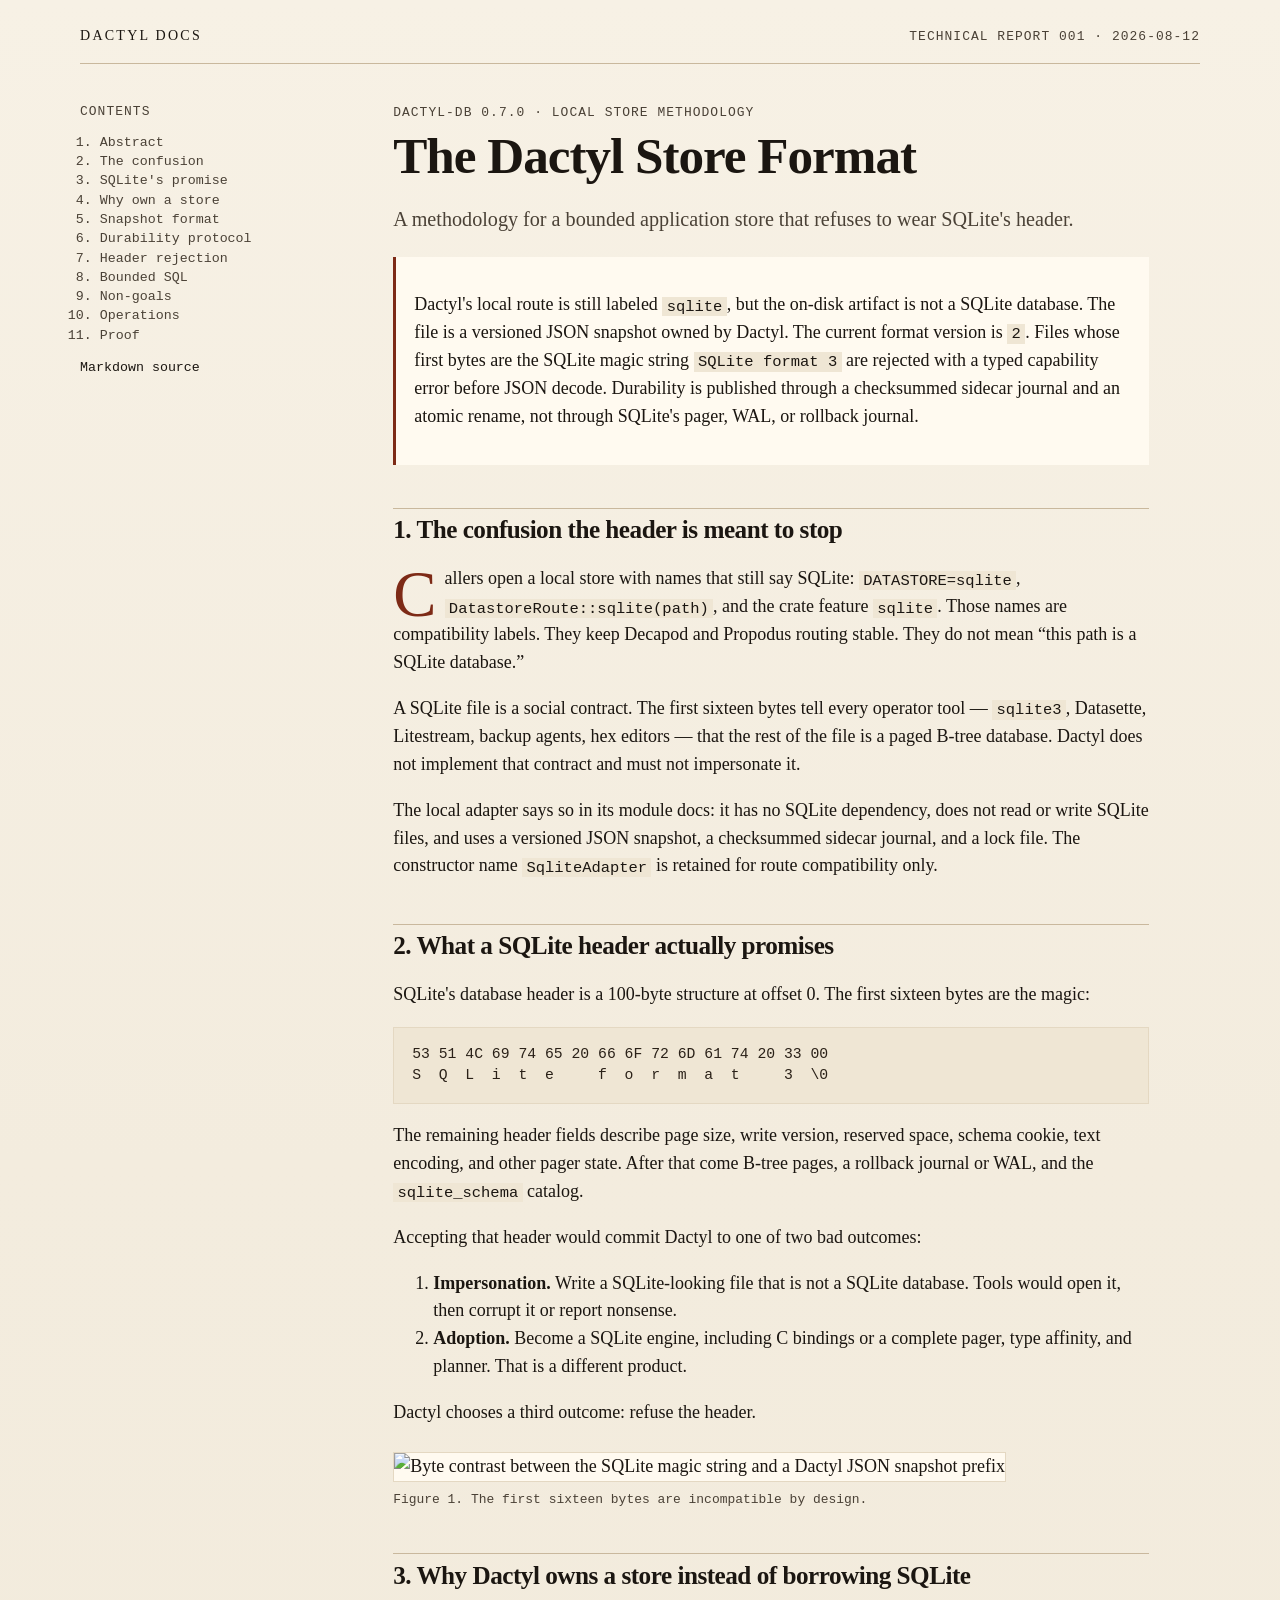
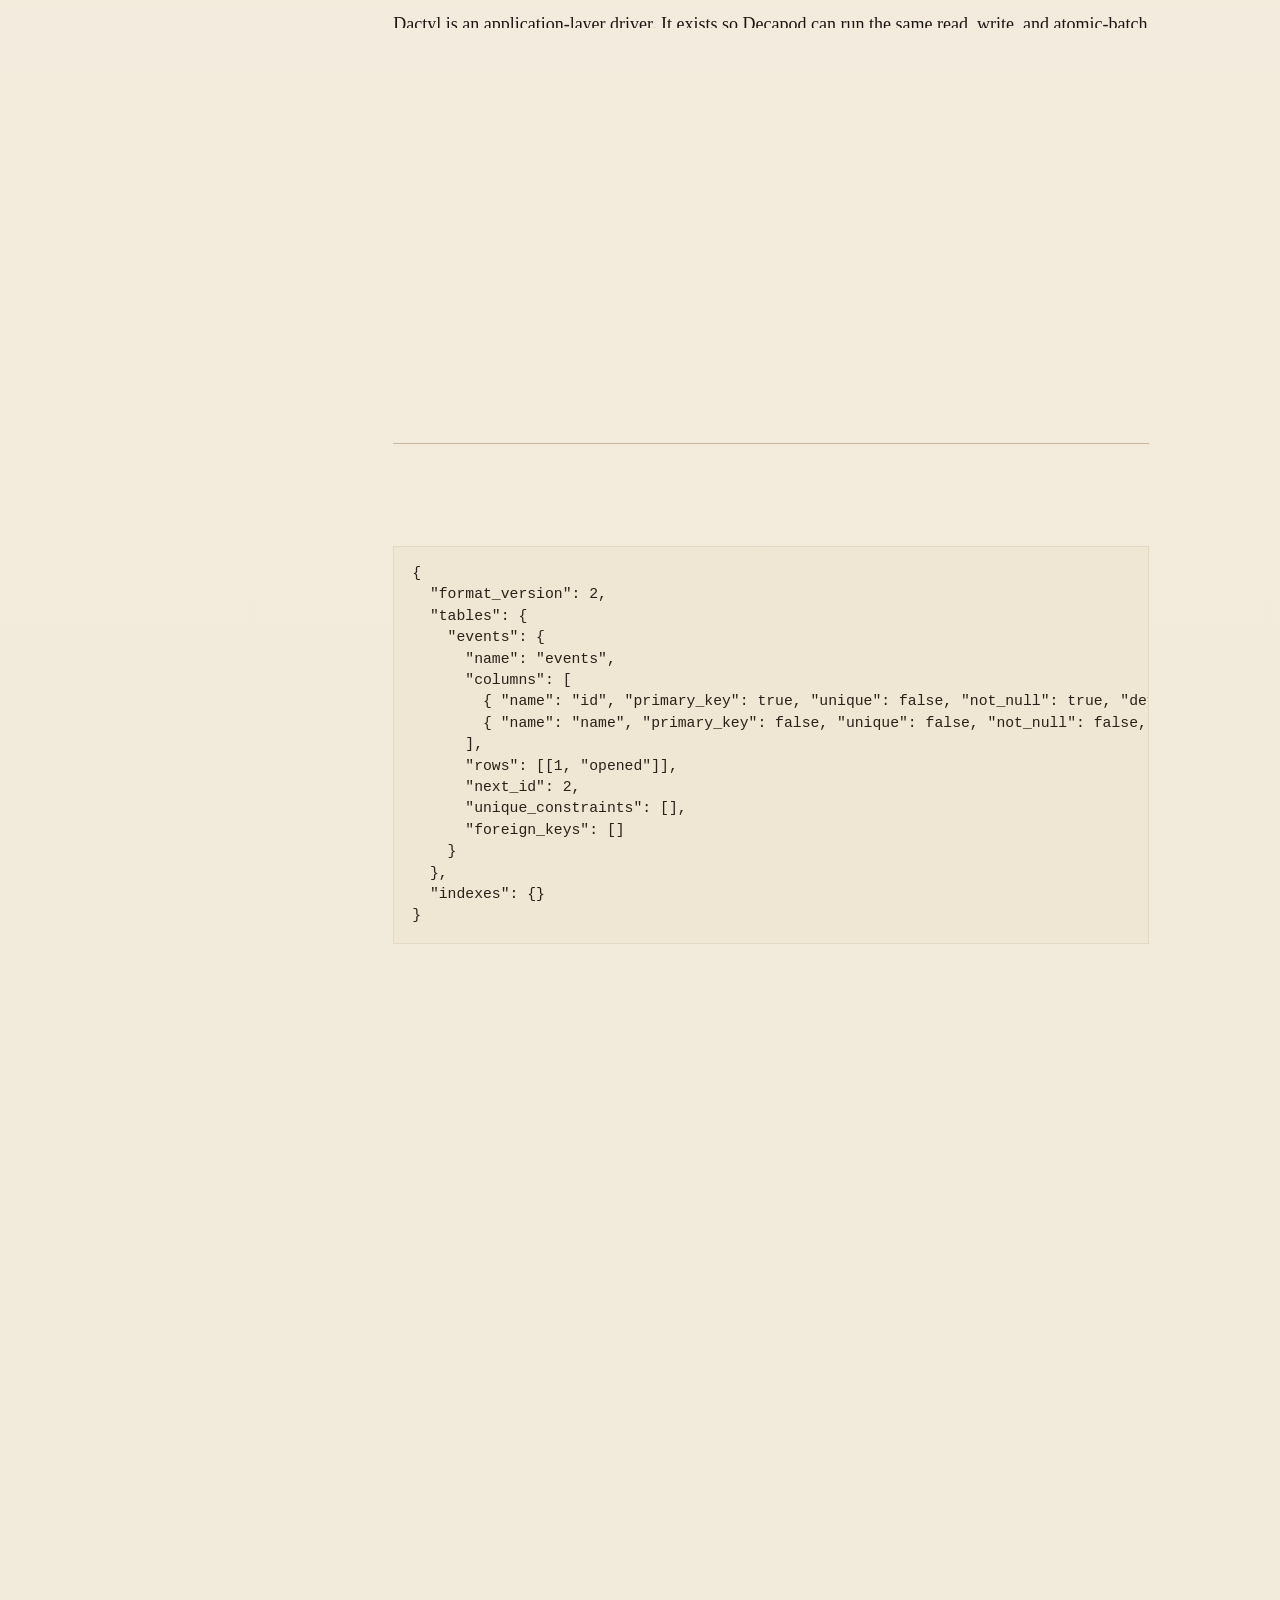
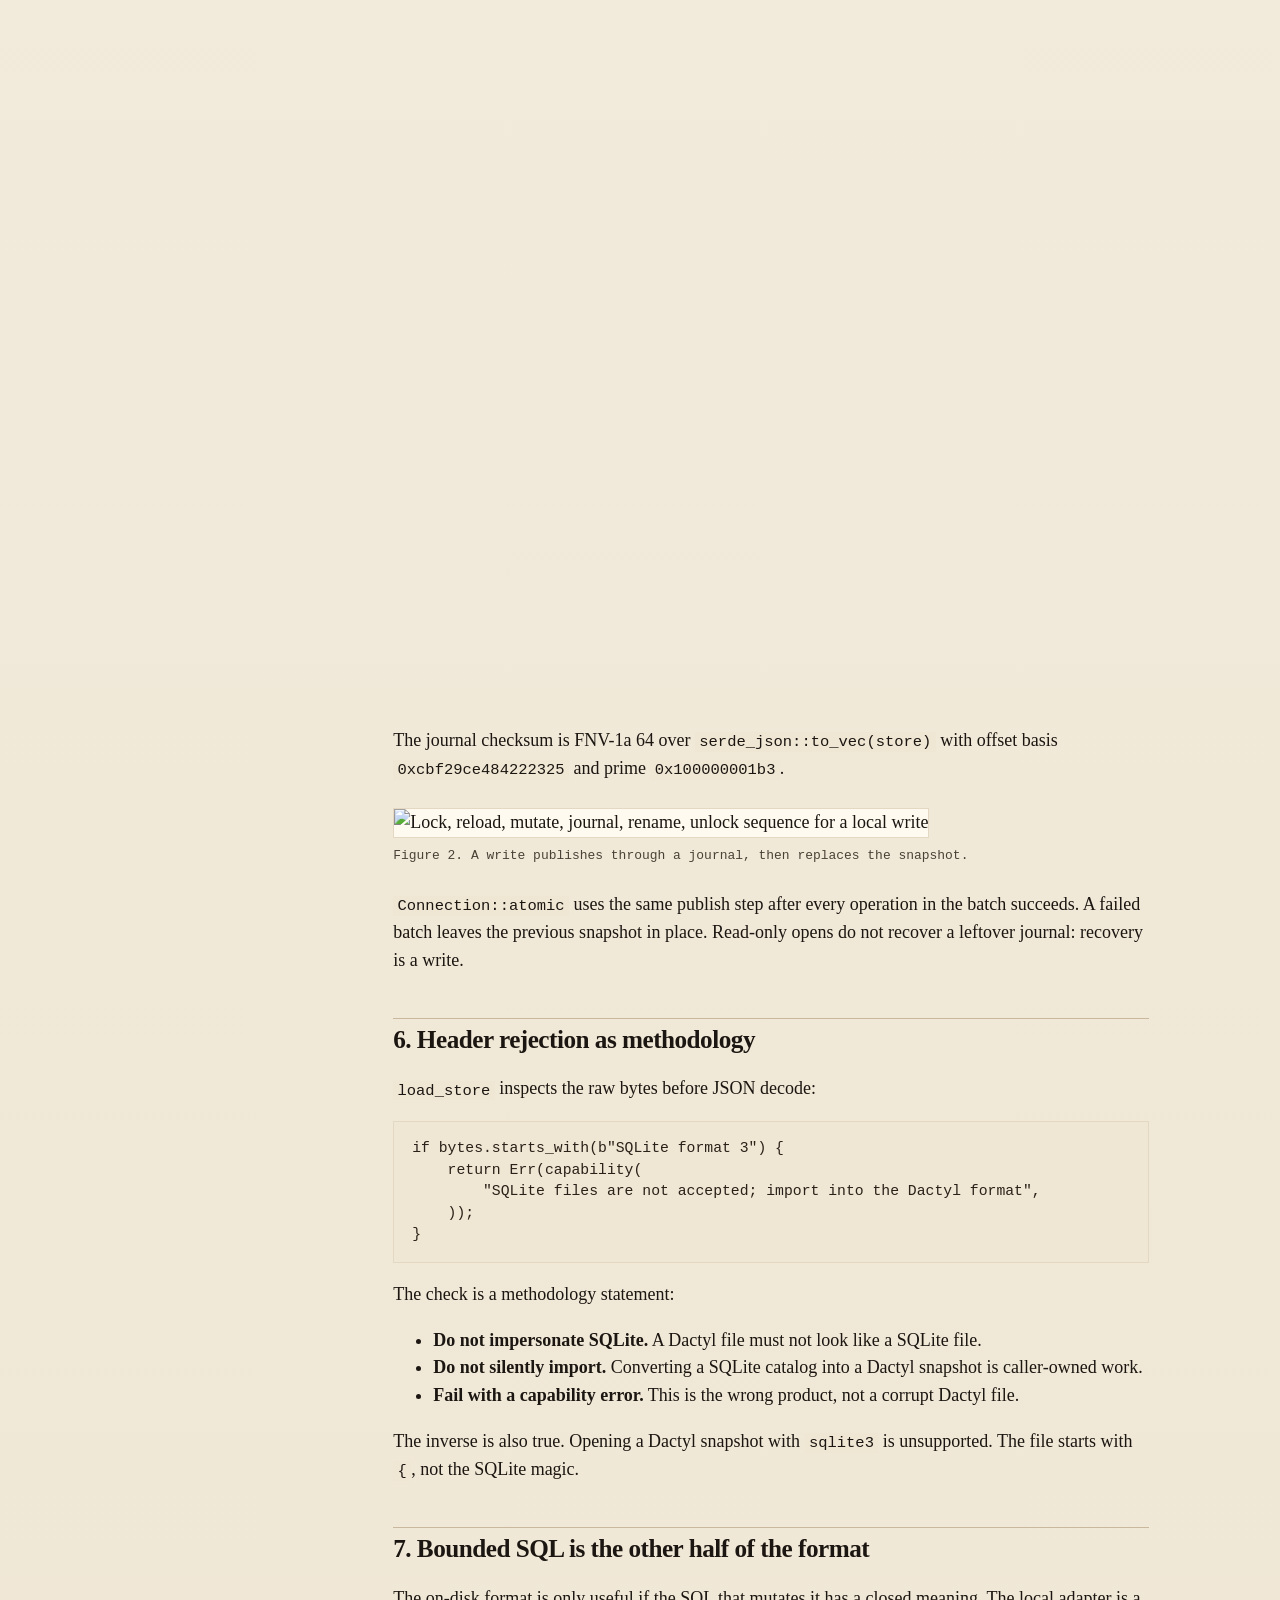
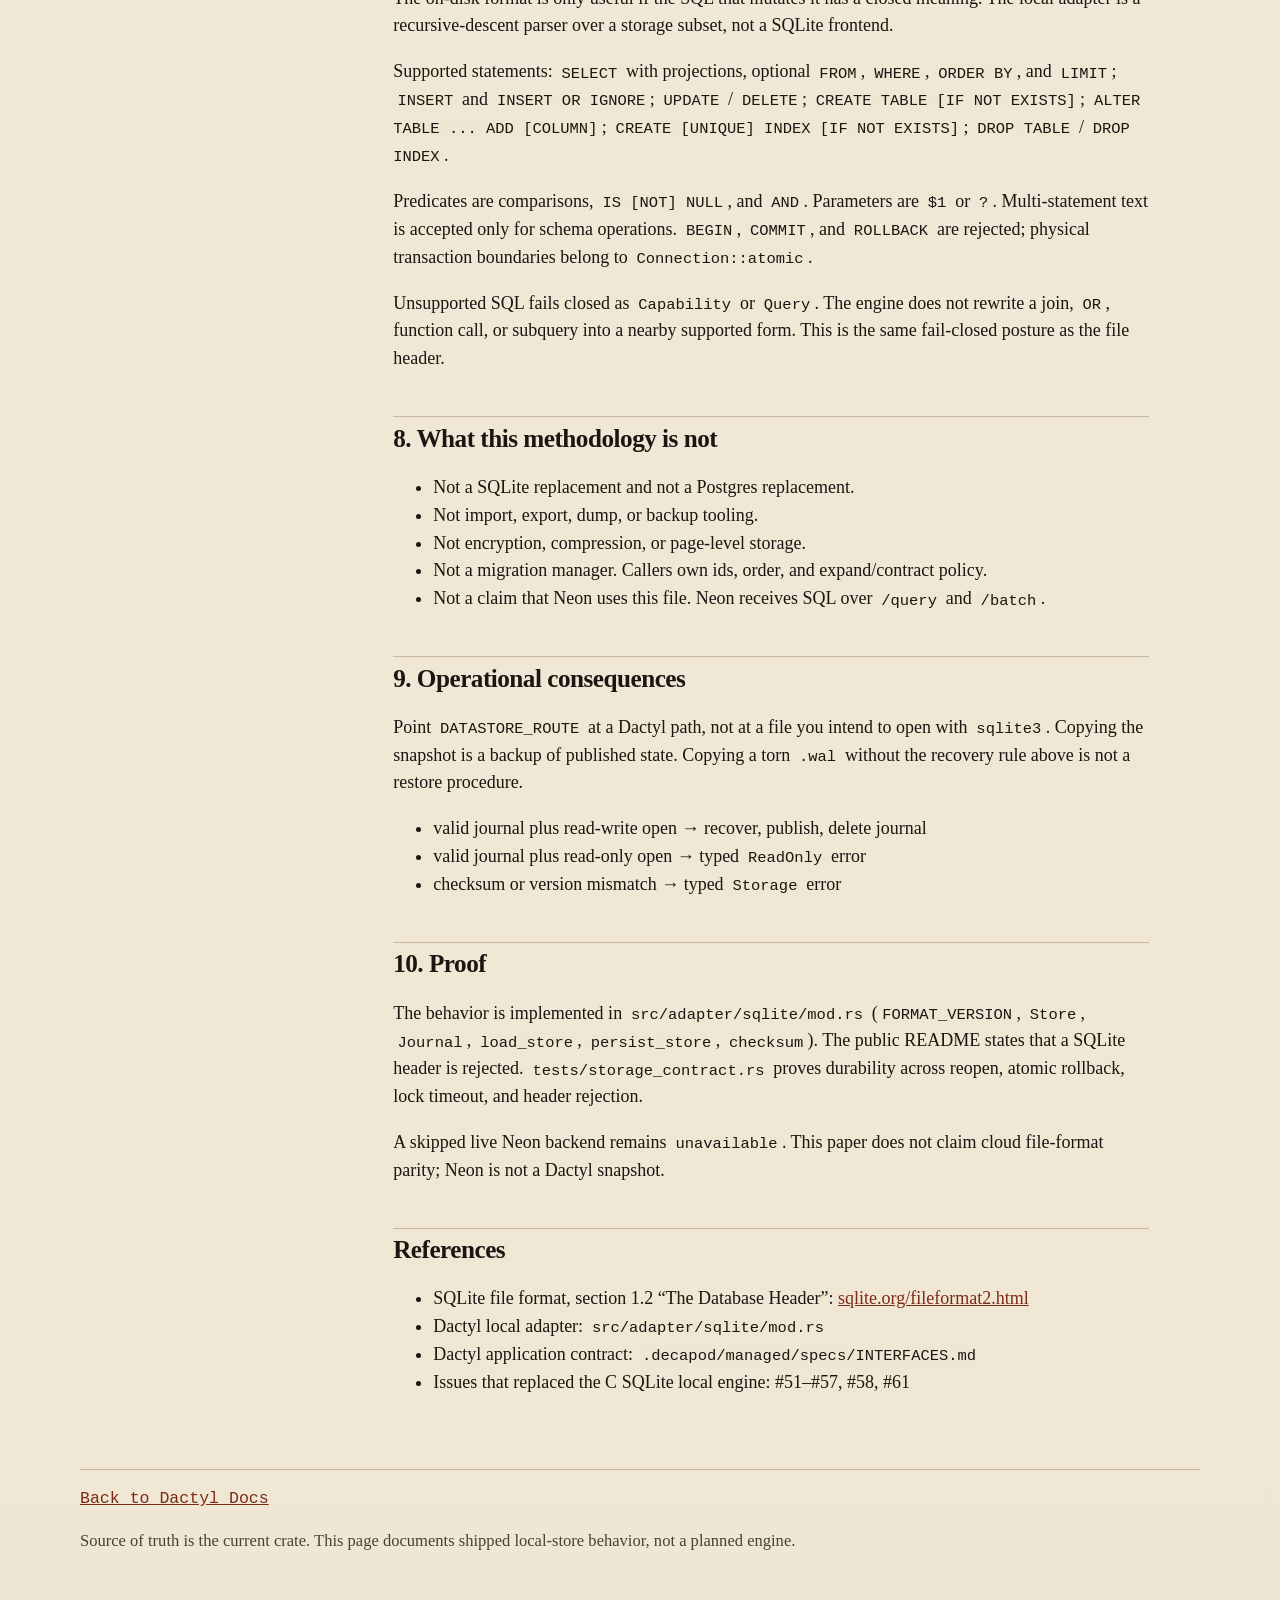
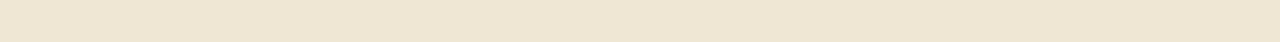
==== docs/whitepapers/dactyl-store-format.html @ 8b5dbbfa "docs: add Dactyl store-format whitepaper pages Record that the local route publishes a versioned JSO" ====
<!DOCTYPE html>
<html lang="en">
<head>
  <meta charset="utf-8">
  <meta name="viewport" content="width=device-width, initial-scale=1">
  <title>The Dactyl Store Format</title>
  <meta name="description" content="Why Dactyl refuses the SQLite file header and how the versioned local snapshot works.">
  <link rel="stylesheet" href="../styles.css">
</head>
<body>
  <div class="site-frame">
    <header class="masthead">
      <a class="wordmark" href="../index.html">Dactyl Docs</a>
      <div class="kicker">Technical report 001 · 2026-08-12</div>
    </header>

    <article class="paper">
      <nav class="toc" aria-label="Contents">
        <div class="kicker">Contents</div>
        <ol>
          <li><a href="#abstract">Abstract</a></li>
          <li><a href="#confusion">The confusion</a></li>
          <li><a href="#sqlite-header">SQLite's promise</a></li>
          <li><a href="#why">Why own a store</a></li>
          <li><a href="#snapshot">Snapshot format</a></li>
          <li><a href="#durability">Durability protocol</a></li>
          <li><a href="#rejection">Header rejection</a></li>
          <li><a href="#sql">Bounded SQL</a></li>
          <li><a href="#not">Non-goals</a></li>
          <li><a href="#ops">Operations</a></li>
          <li><a href="#proof">Proof</a></li>
        </ol>
        <p><a href="dactyl-store-format.md">Markdown source</a></p>
      </nav>

      <div class="paper-body">
        <div class="kicker">dactyl-db 0.7.0 · local store methodology</div>
        <h1>The Dactyl Store Format</h1>
        <p class="lede">
          A methodology for a bounded application store that refuses to wear
          SQLite's header.
        </p>

        <section id="abstract" class="abstract">
          <p>
            Dactyl's local route is still labeled <code>sqlite</code>, but the
            on-disk artifact is not a SQLite database. The file is a versioned
            JSON snapshot owned by Dactyl. The current format version is
            <code>2</code>. Files whose first bytes are the SQLite magic string
            <code>SQLite format 3</code> are rejected with a typed capability
            error before JSON decode. Durability is published through a
            checksummed sidecar journal and an atomic rename, not through
            SQLite's pager, WAL, or rollback journal.
          </p>
        </section>

        <h2 id="confusion">1. The confusion the header is meant to stop</h2>
        <p>
          <span class="drop">C</span>allers open a local store with names that
          still say SQLite: <code>DATASTORE=sqlite</code>,
          <code>DatastoreRoute::sqlite(path)</code>, and the crate feature
          <code>sqlite</code>. Those names are compatibility labels. They keep
          Decapod and Propodus routing stable. They do not mean “this path is a
          SQLite database.”
        </p>
        <p>
          A SQLite file is a social contract. The first sixteen bytes tell
          every operator tool — <code>sqlite3</code>, Datasette, Litestream,
          backup agents, hex editors — that the rest of the file is a paged
          B-tree database. Dactyl does not implement that contract and must
          not impersonate it.
        </p>
        <p>
          The local adapter says so in its module docs: it has no SQLite
          dependency, does not read or write SQLite files, and uses a
          versioned JSON snapshot, a checksummed sidecar journal, and a lock
          file. The constructor name <code>SqliteAdapter</code> is retained
          for route compatibility only.
        </p>

        <h2 id="sqlite-header">2. What a SQLite header actually promises</h2>
        <p>
          SQLite's database header is a 100-byte structure at offset 0. The
          first sixteen bytes are the magic:
        </p>
        <pre>53 51 4C 69 74 65 20 66 6F 72 6D 61 74 20 33 00
S  Q  L  i  t  e     f  o  r  m  a  t     3  \0</pre>
        <p>
          The remaining header fields describe page size, write version,
          reserved space, schema cookie, text encoding, and other pager
          state. After that come B-tree pages, a rollback journal or WAL, and
          the <code>sqlite_schema</code> catalog.
        </p>
        <p>Accepting that header would commit Dactyl to one of two bad outcomes:</p>
        <ol>
          <li>
            <strong>Impersonation.</strong> Write a SQLite-looking file that is
            not a SQLite database. Tools would open it, then corrupt it or
            report nonsense.
          </li>
          <li>
            <strong>Adoption.</strong> Become a SQLite engine, including C
            bindings or a complete pager, type affinity, and planner. That is
            a different product.
          </li>
        </ol>
        <p>Dactyl chooses a third outcome: refuse the header.</p>

        <figure>
          <img src="../figures/header-contrast.svg" alt="Byte contrast between the SQLite magic string and a Dactyl JSON snapshot prefix">
          <figcaption>Figure 1. The first sixteen bytes are incompatible by design.</figcaption>
        </figure>

        <h2 id="why">3. Why Dactyl owns a store instead of borrowing SQLite</h2>
        <p>
          Dactyl is an application-layer driver. It exists so Decapod can run
          the same read, write, and atomic-batch contract against a local file
          or a remote Neon/Propodus endpoint. The crate's job is physical
          execution, parameter binding, result normalization, access mode, and
          typed failures. It is not a DBA tool, not a planner, and not a
          schema owner.
        </p>
        <p>The local implementation is therefore constrained:</p>
        <ul>
          <li>no <code>sqlite</code>, <code>rusqlite</code>, <code>libsqlite3-sys</code>, SQLite subprocess, or Turso runtime</li>
          <li>no process-global connection cache</li>
          <li>no hidden catalog tables</li>
          <li>no dialect rewrite that makes unsupported SQL look successful</li>
          <li>caller-owned schema, migration ids, backups, and import</li>
        </ul>
        <p>
          A SQLite file would import a second product into those constraints.
          The JSON snapshot keeps the local store inside the same ownership
          boundary as the public API.
        </p>

        <h2 id="snapshot">4. The snapshot format</h2>
        <p>A non-empty store is a UTF-8 JSON object:</p>
<pre>{
  "format_version": 2,
  "tables": {
    "events": {
      "name": "events",
      "columns": [
        { "name": "id", "primary_key": true, "unique": false, "not_null": true, "default": null },
        { "name": "name", "primary_key": false, "unique": false, "not_null": false, "default": null }
      ],
      "rows": [[1, "opened"]],
      "next_id": 2,
      "unique_constraints": [],
      "foreign_keys": []
    }
  },
  "indexes": {}
}</pre>
        <p>
          The first bytes of that object are <code>{</code> (<code>0x7B</code>)
          followed by the <code>format_version</code> field. That is the
          Dactyl header in the only sense that matters: a versioned,
          inspectable prefix that cannot be mistaken for
          <code>SQLite format 3</code>.
        </p>

        <h3>4.1 Version window</h3>
        <p>
          <code>FORMAT_VERSION</code> is <code>2</code>. Load accepts
          <code>1</code> or <code>2</code>. Any other version fails with
          <code>AdapterErrorKind::Capability</code> and the message
          <code>unsupported Dactyl store format</code>. After a successful
          load, the in-memory store is raised to version <code>2</code>
          before later writes republish it. An empty file is a valid empty
          store.
        </p>

        <h3>4.2 Tables and values</h3>
        <p>
          Each table is a named collection of columns plus a vector of JSON
          rows. Column names are stored lowercased. There is no SQLite type
          affinity. A <code>CREATE TABLE</code> type name such as
          <code>integer</code> or <code>text</code> is consumed by the parser
          and discarded. The store remembers constraints, not declared types.
        </p>
        <table>
          <thead>
            <tr><th>Parameter</th><th>JSON cell</th></tr>
          </thead>
          <tbody>
            <tr><td><code>Null</code></td><td><code>null</code></td></tr>
            <tr><td><code>Bool</code></td><td>JSON boolean</td></tr>
            <tr><td><code>Integer</code></td><td>JSON number</td></tr>
            <tr><td><code>Real</code></td><td>JSON number, or <code>null</code> if not finite</td></tr>
            <tr><td><code>Text</code></td><td>JSON string</td></tr>
            <tr><td><code>Blob</code></td><td>JSON array of byte numbers</td></tr>
          </tbody>
        </table>
        <p>
          Integer primary keys allocate from <code>next_id</code>, starting at
          <code>1</code>. Inserting an explicit integer key raises
          <code>next_id</code> past that value.
        </p>

        <h3>4.3 Constraints and indexes</h3>
        <p>
          The snapshot records column flags, table-level unique constraints
          including composite primary keys, foreign keys with
          <code>restrict</code> or <code>cascade</code> delete actions, and
          named indexes. Indexes are structural constraints. They are not a
          query planner and do not change <code>SELECT</code> access paths.
          Literal defaults and <code>CURRENT_TIMESTAMP</code> are stored;
          the latter is materialized as <code>{unix_seconds}Z</code> at insert
          time.
        </p>

        <h2 id="durability">5. The durability protocol</h2>
        <p>
          The route path is the snapshot. Two sidecars complete the local
          protocol. The <code>.wal</code> suffix is a file name, not SQLite
          WAL mode.
        </p>
        <table>
          <thead>
            <tr><th>Path</th><th>Role</th></tr>
          </thead>
          <tbody>
            <tr><td><code>$ROUTE</code></td><td>published JSON snapshot</td></tr>
            <tr><td><code>$ROUTE.wal</code></td><td>checksummed crash journal</td></tr>
            <tr><td><code>$ROUTE.lock</code></td><td>exclusive <code>create_new</code> lock</td></tr>
          </tbody>
        </table>
        <p>
          The journal checksum is FNV-1a 64 over
          <code>serde_json::to_vec(store)</code> with offset basis
          <code>0xcbf29ce484222325</code> and prime
          <code>0x100000001b3</code>.
        </p>
        <figure>
          <img src="../figures/durability-protocol.svg" alt="Lock, reload, mutate, journal, rename, unlock sequence for a local write">
          <figcaption>Figure 2. A write publishes through a journal, then replaces the snapshot.</figcaption>
        </figure>
        <p>
          <code>Connection::atomic</code> uses the same publish step after
          every operation in the batch succeeds. A failed batch leaves the
          previous snapshot in place. Read-only opens do not recover a
          leftover journal: recovery is a write.
        </p>

        <h2 id="rejection">6. Header rejection as methodology</h2>
        <p>
          <code>load_store</code> inspects the raw bytes before JSON decode:
        </p>
<pre>if bytes.starts_with(b"SQLite format 3") {
    return Err(capability(
        "SQLite files are not accepted; import into the Dactyl format",
    ));
}</pre>
        <p>The check is a methodology statement:</p>
        <ul>
          <li><strong>Do not impersonate SQLite.</strong> A Dactyl file must not look like a SQLite file.</li>
          <li><strong>Do not silently import.</strong> Converting a SQLite catalog into a Dactyl snapshot is caller-owned work.</li>
          <li><strong>Fail with a capability error.</strong> This is the wrong product, not a corrupt Dactyl file.</li>
        </ul>
        <p>
          The inverse is also true. Opening a Dactyl snapshot with
          <code>sqlite3</code> is unsupported. The file starts with
          <code>{</code>, not the SQLite magic.
        </p>

        <h2 id="sql">7. Bounded SQL is the other half of the format</h2>
        <p>
          The on-disk format is only useful if the SQL that mutates it has a
          closed meaning. The local adapter is a recursive-descent parser over
          a storage subset, not a SQLite frontend.
        </p>
        <p>
          Supported statements: <code>SELECT</code> with projections, optional
          <code>FROM</code>, <code>WHERE</code>, <code>ORDER BY</code>, and
          <code>LIMIT</code>; <code>INSERT</code> and
          <code>INSERT OR IGNORE</code>; <code>UPDATE</code> /
          <code>DELETE</code>; <code>CREATE TABLE [IF NOT EXISTS]</code>;
          <code>ALTER TABLE ... ADD [COLUMN]</code>;
          <code>CREATE [UNIQUE] INDEX [IF NOT EXISTS]</code>;
          <code>DROP TABLE</code> / <code>DROP INDEX</code>.
        </p>
        <p>
          Predicates are comparisons, <code>IS [NOT] NULL</code>, and
          <code>AND</code>. Parameters are <code>$1</code> or <code>?</code>.
          Multi-statement text is accepted only for schema operations.
          <code>BEGIN</code>, <code>COMMIT</code>, and <code>ROLLBACK</code>
          are rejected; physical transaction boundaries belong to
          <code>Connection::atomic</code>.
        </p>
        <p>
          Unsupported SQL fails closed as <code>Capability</code> or
          <code>Query</code>. The engine does not rewrite a join,
          <code>OR</code>, function call, or subquery into a nearby supported
          form. This is the same fail-closed posture as the file header.
        </p>

        <h2 id="not">8. What this methodology is not</h2>
        <ul>
          <li>Not a SQLite replacement and not a Postgres replacement.</li>
          <li>Not import, export, dump, or backup tooling.</li>
          <li>Not encryption, compression, or page-level storage.</li>
          <li>Not a migration manager. Callers own ids, order, and expand/contract policy.</li>
          <li>Not a claim that Neon uses this file. Neon receives SQL over <code>/query</code> and <code>/batch</code>.</li>
        </ul>

        <h2 id="ops">9. Operational consequences</h2>
        <p>
          Point <code>DATASTORE_ROUTE</code> at a Dactyl path, not at a file
          you intend to open with <code>sqlite3</code>. Copying the snapshot
          is a backup of published state. Copying a torn <code>.wal</code>
          without the recovery rule above is not a restore procedure.
        </p>
        <ul>
          <li>valid journal plus read-write open → recover, publish, delete journal</li>
          <li>valid journal plus read-only open → typed <code>ReadOnly</code> error</li>
          <li>checksum or version mismatch → typed <code>Storage</code> error</li>
        </ul>

        <h2 id="proof">10. Proof</h2>
        <p>
          The behavior is implemented in
          <code>src/adapter/sqlite/mod.rs</code> (<code>FORMAT_VERSION</code>,
          <code>Store</code>, <code>Journal</code>, <code>load_store</code>,
          <code>persist_store</code>, <code>checksum</code>). The public
          README states that a SQLite header is rejected.
          <code>tests/storage_contract.rs</code> proves durability across
          reopen, atomic rollback, lock timeout, and header rejection.
        </p>
        <p>
          A skipped live Neon backend remains <code>unavailable</code>. This
          paper does not claim cloud file-format parity; Neon is not a Dactyl
          snapshot.
        </p>

        <h2>References</h2>
        <ul>
          <li>SQLite file format, section 1.2 “The Database Header”: <a href="https://www.sqlite.org/fileformat2.html">sqlite.org/fileformat2.html</a></li>
          <li>Dactyl local adapter: <code>src/adapter/sqlite/mod.rs</code></li>
          <li>Dactyl application contract: <code>.decapod/managed/specs/INTERFACES.md</code></li>
          <li>Issues that replaced the C SQLite local engine: #51–#57, #58, #61</li>
        </ul>
      </div>
    </article>

    <footer>
      <nav><a href="../index.html">Back to Dactyl Docs</a></nav>
      <p>Source of truth is the current crate. This page documents shipped local-store behavior, not a planned engine.</p>
    </footer>
  </div>
</body>
</html>
---- docs/styles.css ----
:root {
  --paper: #f3ecde;
  --paper-edge: #e4d8c2;
  --ink: #1b1611;
  --ink-soft: #4a4136;
  --rule: #c9b89d;
  --accent: #7d2a16;
  --accent-soft: #a84a2e;
  --code: #efe6d4;
  --code-ink: #2a2118;
  --shadow: 0 18px 50px rgba(47, 32, 14, 0.08);
  --measure: 42rem;
}

* {
  box-sizing: border-box;
}

html {
  font-size: 18px;
  scroll-behavior: smooth;
}

body {
  margin: 0;
  color: var(--ink);
  background:
    radial-gradient(1200px 500px at 10% -10%, rgba(125, 42, 22, 0.08), transparent 55%),
    linear-gradient(180deg, #f7f1e5 0%, var(--paper) 18%, #efe6d3 100%);
  font-family: "Iowan Old Style", "Palatino Linotype", Palatino, "Times New Roman", ui-serif, serif;
  line-height: 1.55;
}

a {
  color: var(--accent);
}

a:hover {
  color: var(--accent-soft);
}

code,
pre,
.byte,
.kicker,
nav,
.meta,
.toc,
figcaption {
  font-family: "IBM Plex Mono", "SFMono-Regular", ui-monospace, Menlo, Consolas, monospace;
}

.site-frame {
  width: min(1120px, calc(100% - 2.4rem));
  margin: 0 auto;
  padding: 1.4rem 0 4rem;
}

.masthead {
  display: flex;
  justify-content: space-between;
  gap: 1rem;
  align-items: baseline;
  border-bottom: 1px solid var(--rule);
  padding-bottom: 0.85rem;
  margin-bottom: 2.2rem;
}

.masthead a {
  text-decoration: none;
  color: inherit;
}

.wordmark {
  letter-spacing: 0.16em;
  text-transform: uppercase;
  font-size: 0.78rem;
}

.kicker {
  color: var(--ink-soft);
  font-size: 0.72rem;
  letter-spacing: 0.08em;
  text-transform: uppercase;
}

.hero {
  display: grid;
  grid-template-columns: 1.3fr 0.9fr;
  gap: 2rem;
  align-items: end;
  margin-bottom: 2.5rem;
}

h1,
h2,
h3 {
  font-weight: 600;
  letter-spacing: -0.02em;
  line-height: 1.12;
}

h1 {
  font-size: clamp(2.2rem, 5vw, 4rem);
  margin: 0.2rem 0 0.8rem;
}

.lede {
  font-size: 1.12rem;
  max-width: 38rem;
  color: var(--ink-soft);
}

.panel {
  background: rgba(255, 251, 243, 0.72);
  border: 1px solid var(--paper-edge);
  box-shadow: var(--shadow);
  padding: 1.1rem 1.2rem;
}

.panel strong {
  display: block;
  margin-bottom: 0.35rem;
}

.card-grid {
  display: grid;
  grid-template-columns: 1.4fr 0.8fr;
  gap: 1rem;
}

.paper-card,
.note-card {
  background: #fffaf0;
  border: 1px solid var(--paper-edge);
  padding: 1.3rem 1.4rem 1.4rem;
  box-shadow: var(--shadow);
}

.paper-card h2 {
  margin: 0.3rem 0 0.7rem;
  font-size: 1.7rem;
}

.paper-card p,
.note-card p {
  color: var(--ink-soft);
}

.meta {
  display: flex;
  flex-wrap: wrap;
  gap: 0.7rem 1.2rem;
  color: var(--ink-soft);
  font-size: 0.75rem;
}

.cta {
  display: inline-block;
  margin-top: 0.8rem;
  padding: 0.45rem 0.8rem;
  background: var(--accent);
  color: #fff8ef;
  text-decoration: none;
  letter-spacing: 0.04em;
}

.cta:hover {
  color: #fff8ef;
  background: var(--accent-soft);
}

.paper {
  display: grid;
  grid-template-columns: 15rem minmax(0, var(--measure));
  gap: 2.4rem;
  align-items: start;
}

.toc {
  position: sticky;
  top: 1rem;
  font-size: 0.74rem;
  line-height: 1.45;
}

.toc ol {
  margin: 0.6rem 0 0;
  padding-left: 1.1rem;
  color: var(--ink-soft);
}

.toc a {
  color: inherit;
  text-decoration: none;
}

.toc a:hover {
  color: var(--accent);
}

.paper-body h1 {
  font-size: clamp(2rem, 4vw, 3.1rem);
}

.paper-body h2 {
  margin-top: 2.4rem;
  padding-top: 0.4rem;
  border-top: 1px solid var(--rule);
  font-size: 1.4rem;
}

.paper-body h3 {
  margin-top: 1.5rem;
  font-size: 1.08rem;
}

.drop {
  float: left;
  font-size: 3.6rem;
  line-height: 0.8;
  padding: 0.18rem 0.45rem 0 0;
  color: var(--accent);
}

.abstract {
  background: #fffaf0;
  border-left: 3px solid var(--accent);
  padding: 0.9rem 1rem;
  margin: 1.2rem 0 1.6rem;
}

figure {
  margin: 1.4rem 0;
}

figure svg,
figure img {
  width: 100%;
  height: auto;
  background: #fffaf0;
  border: 1px solid var(--paper-edge);
}

figcaption {
  margin-top: 0.45rem;
  font-size: 0.72rem;
  color: var(--ink-soft);
}

table {
  width: 100%;
  border-collapse: collapse;
  font-size: 0.92rem;
  margin: 1rem 0 1.4rem;
}

th,
td {
  border-bottom: 1px solid var(--rule);
  text-align: left;
  vertical-align: top;
  padding: 0.45rem 0.5rem 0.45rem 0;
}

th {
  font-weight: 600;
}

pre {
  overflow: auto;
  background: var(--code);
  color: var(--code-ink);
  padding: 0.9rem 1rem;
  border: 1px solid var(--paper-edge);
  font-size: 0.82rem;
  line-height: 1.45;
}

code {
  font-size: 0.86em;
  background: var(--code);
  padding: 0.05em 0.28em;
}

pre code {
  background: transparent;
  padding: 0;
}

.byte-row {
  display: grid;
  grid-template-columns: repeat(16, 1fr);
  gap: 0.18rem;
  margin: 0.4rem 0 0.7rem;
}

.byte {
  background: #fffaf0;
  border: 1px solid var(--paper-edge);
  text-align: center;
  font-size: 0.62rem;
  padding: 0.35rem 0.1rem;
}

.byte.magic {
  background: #f3d5c8;
  border-color: #d9a28d;
}

.byte.json {
  background: #dce8d4;
  border-color: #b4c8a8;
}

.note {
  color: var(--ink-soft);
  font-size: 0.95rem;
}

footer {
  margin-top: 3rem;
  padding-top: 0.9rem;
  border-top: 1px solid var(--rule);
  color: var(--ink-soft);
  font-size: 0.92rem;
}

@media (max-width: 860px) {
  .hero,
  .card-grid,
  .paper {
    grid-template-columns: 1fr;
  }

  .toc {
    position: static;
  }

  html {
    font-size: 17px;
  }
}

@media print {
  body {
    background: white;
  }

  .masthead,
  .toc,
  .cta,
  footer nav {
    display: none;
  }

  .paper {
    display: block;
  }

  a {
    color: inherit;
    text-decoration: none;
  }
}
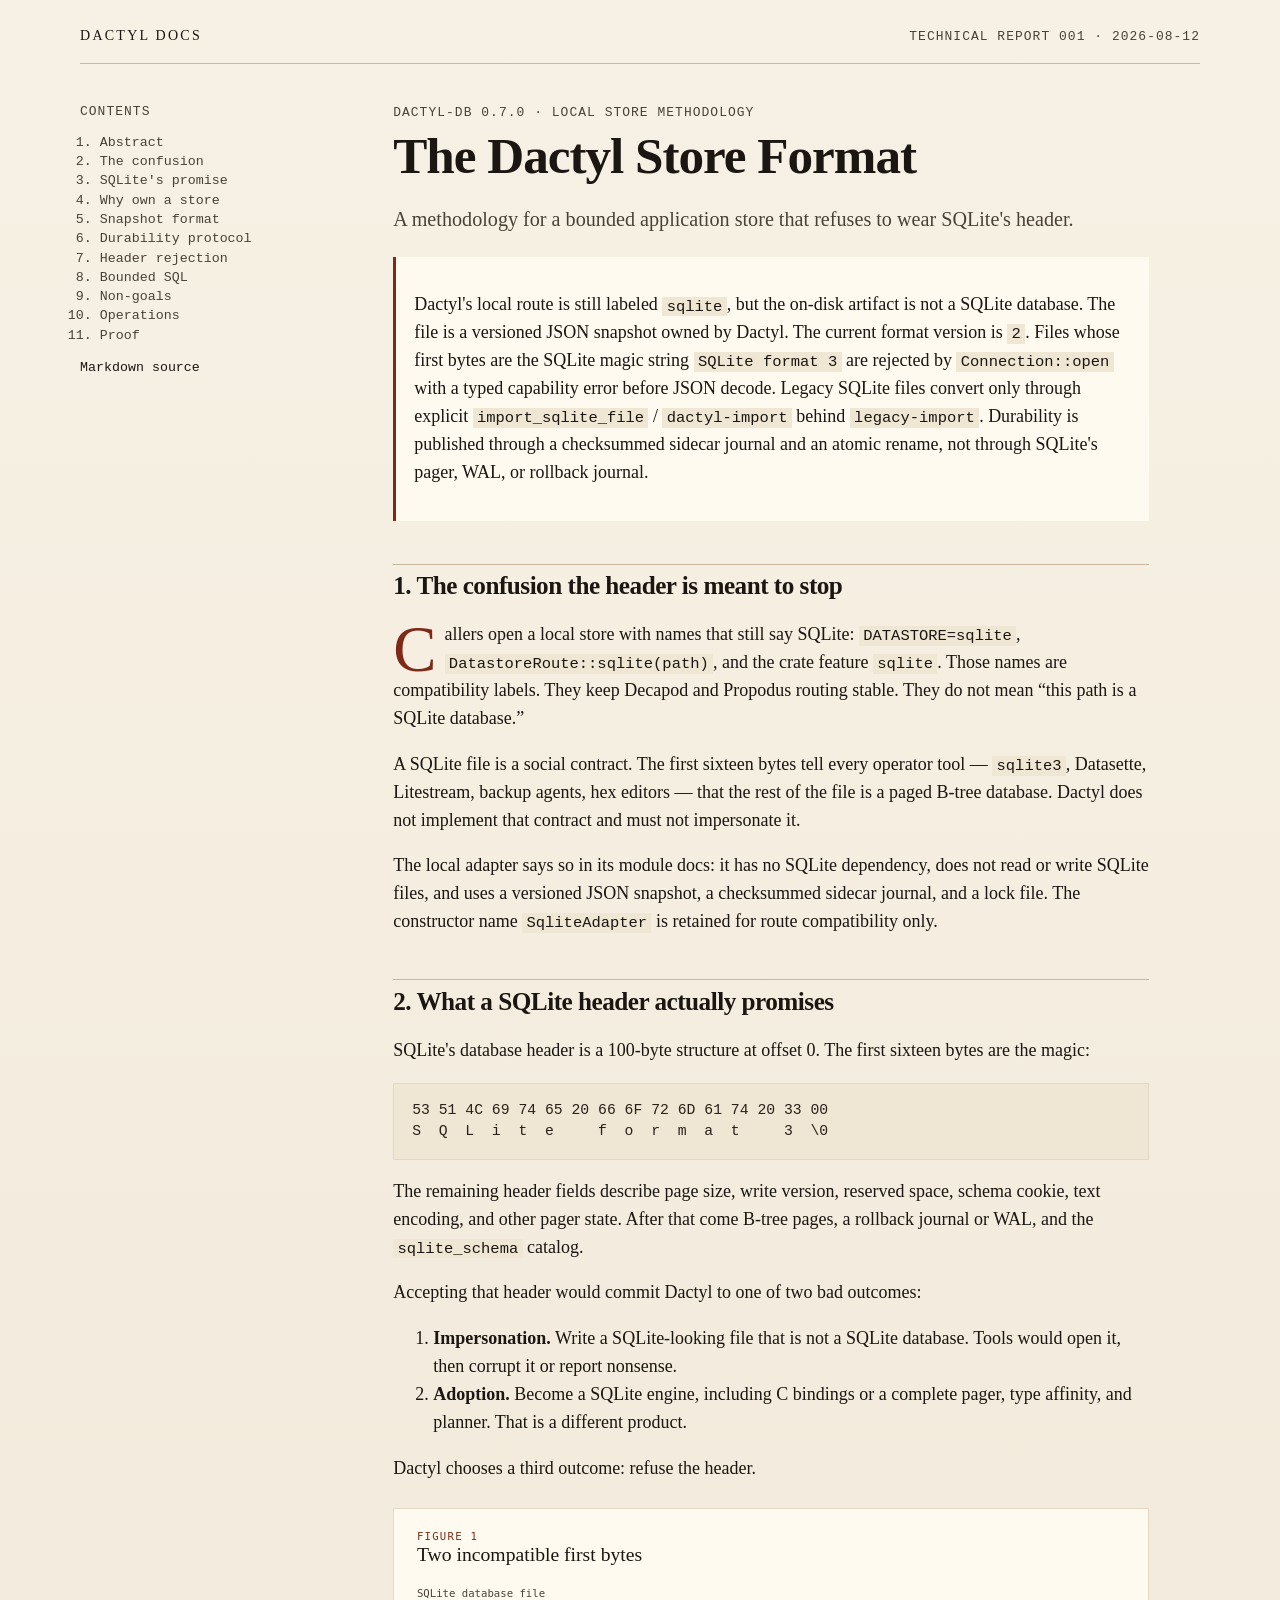
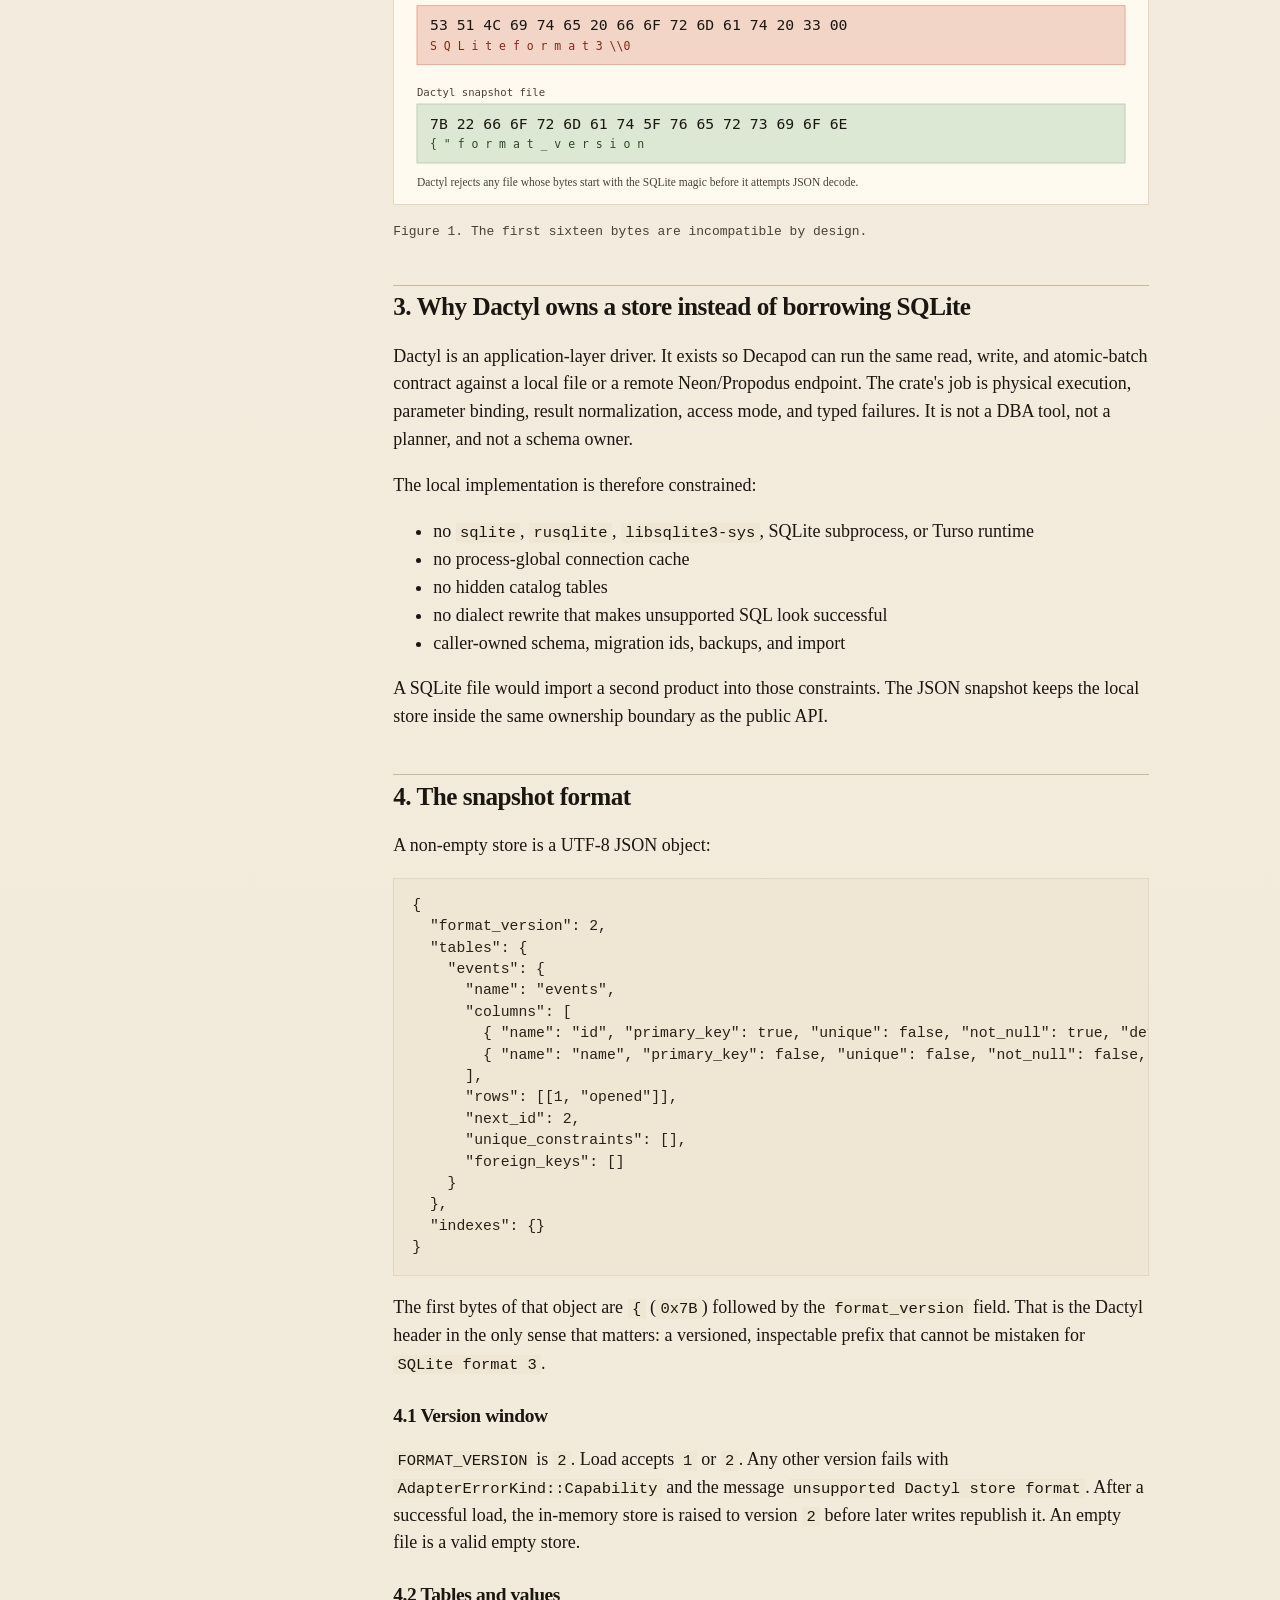
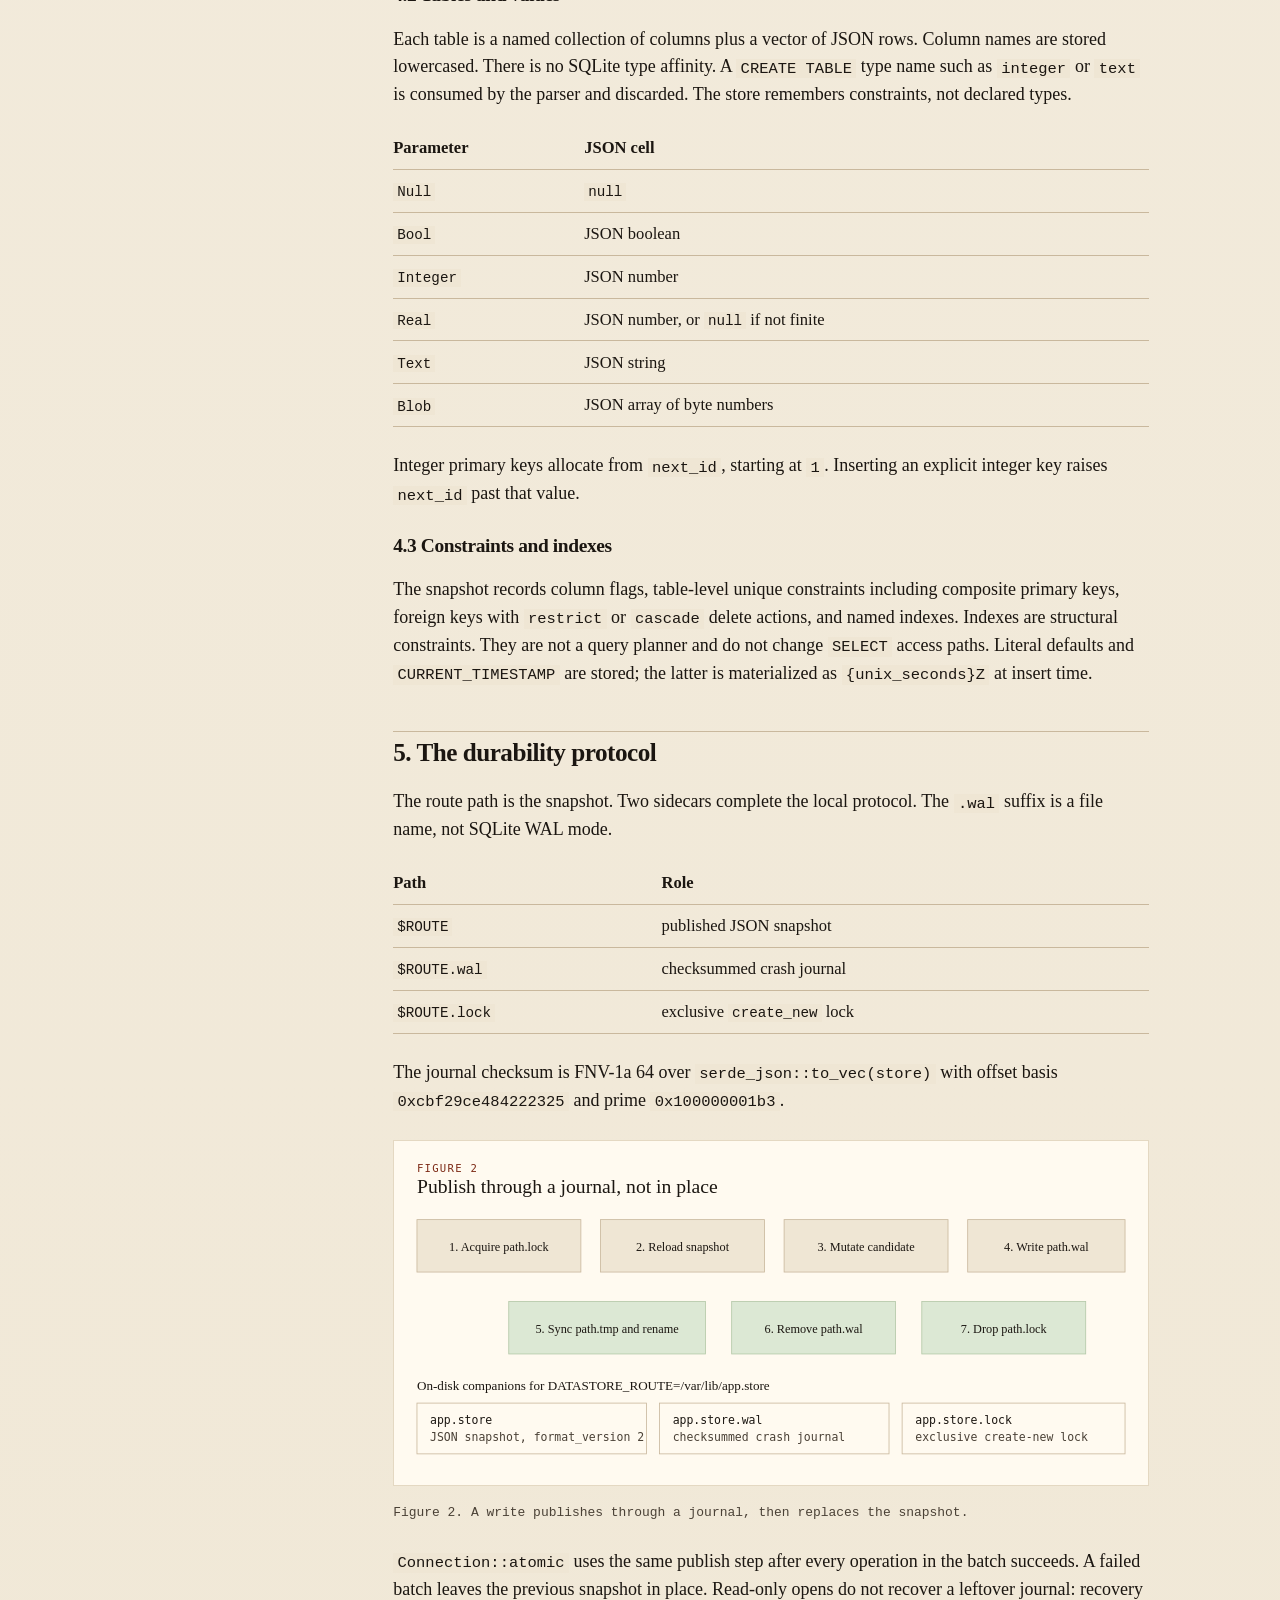
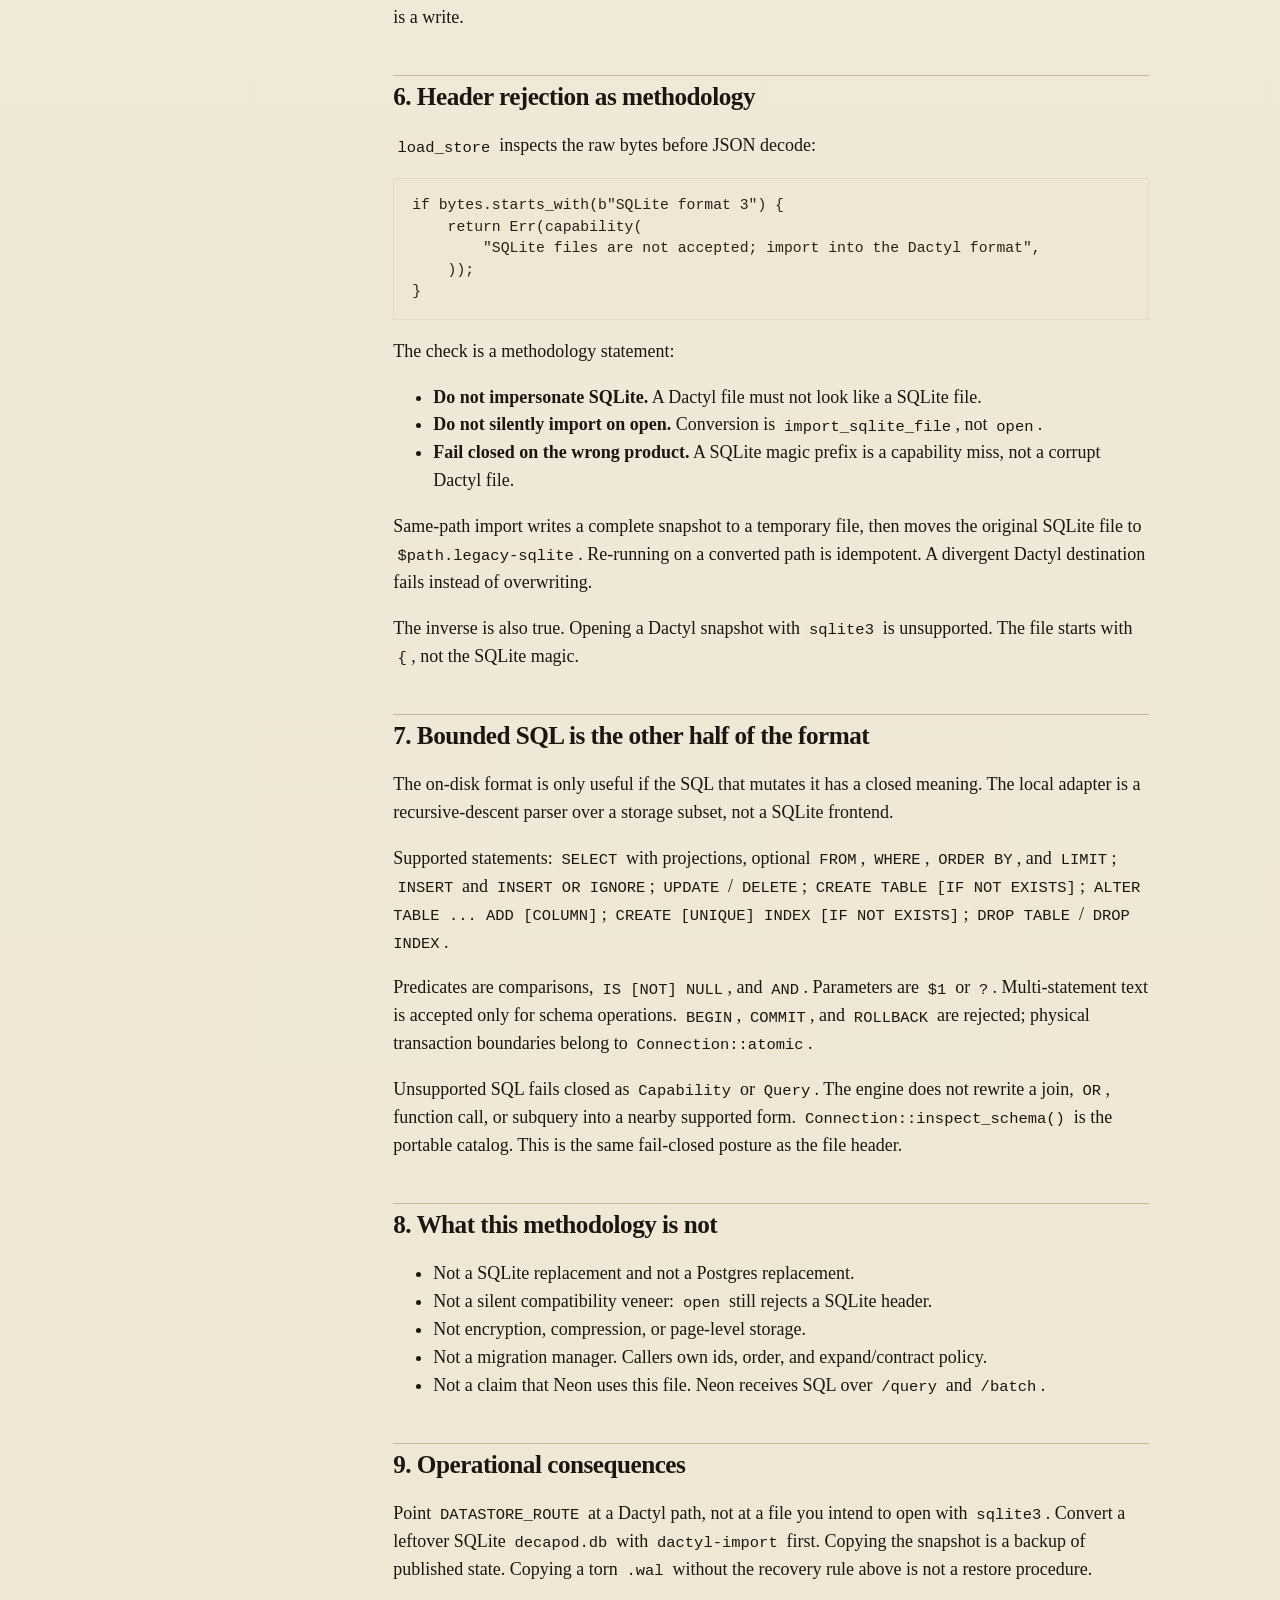
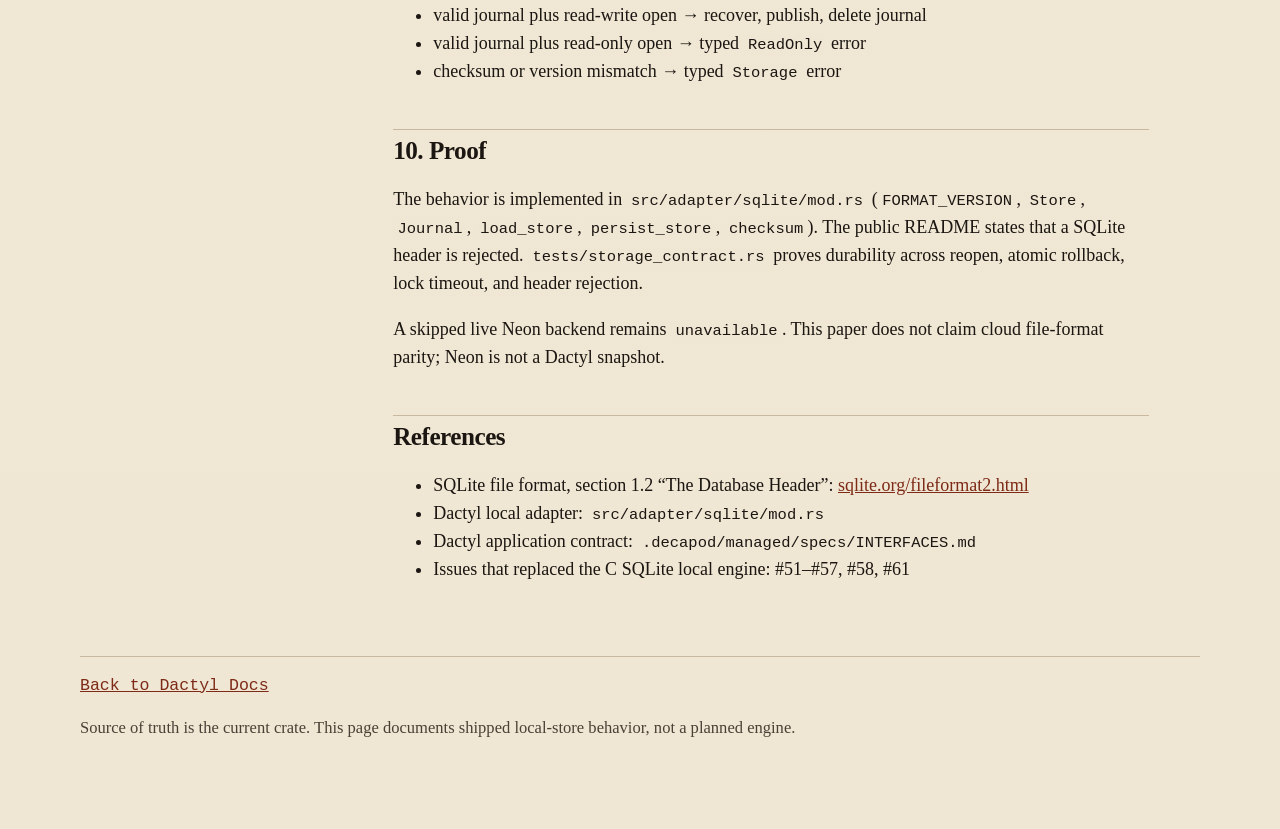
==== commit dcf6e3a2: "docs: correct the whitepaper for explicit SQLite import Stop saying import is caller-owned. open sti" ====
--- a/docs/whitepapers/dactyl-store-format.html
+++ b/docs/whitepapers/dactyl-store-format.html
@@ -47,8 +47,11 @@
             on-disk artifact is not a SQLite database. The file is a versioned
             JSON snapshot owned by Dactyl. The current format version is
             <code>2</code>. Files whose first bytes are the SQLite magic string
-            <code>SQLite format 3</code> are rejected with a typed capability
-            error before JSON decode. Durability is published through a
+            <code>SQLite format 3</code> are rejected by
+            <code>Connection::open</code> with a typed capability error before
+            JSON decode. Legacy SQLite files convert only through explicit
+            <code>import_sqlite_file</code> / <code>dactyl-import</code> behind
+            <code>legacy-import</code>. Durability is published through a
             checksummed sidecar journal and an atomic rename, not through
             SQLite's pager, WAL, or rollback journal.
           </p>
@@ -256,9 +259,15 @@
         <p>The check is a methodology statement:</p>
         <ul>
           <li><strong>Do not impersonate SQLite.</strong> A Dactyl file must not look like a SQLite file.</li>
-          <li><strong>Do not silently import.</strong> Converting a SQLite catalog into a Dactyl snapshot is caller-owned work.</li>
-          <li><strong>Fail with a capability error.</strong> This is the wrong product, not a corrupt Dactyl file.</li>
-        </ul>
+          <li><strong>Do not silently import on open.</strong> Conversion is <code>import_sqlite_file</code>, not <code>open</code>.</li>
+          <li><strong>Fail closed on the wrong product.</strong> A SQLite magic prefix is a capability miss, not a corrupt Dactyl file.</li>
+        </ul>
+        <p>
+          Same-path import writes a complete snapshot to a temporary file, then
+          moves the original SQLite file to <code>$path.legacy-sqlite</code>.
+          Re-running on a converted path is idempotent. A divergent Dactyl
+          destination fails instead of overwriting.
+        </p>
         <p>
           The inverse is also true. Opening a Dactyl snapshot with
           <code>sqlite3</code> is unsupported. The file starts with
@@ -293,13 +302,14 @@
           Unsupported SQL fails closed as <code>Capability</code> or
           <code>Query</code>. The engine does not rewrite a join,
           <code>OR</code>, function call, or subquery into a nearby supported
-          form. This is the same fail-closed posture as the file header.
+          form. <code>Connection::inspect_schema()</code> is the portable
+          catalog. This is the same fail-closed posture as the file header.
         </p>
 
         <h2 id="not">8. What this methodology is not</h2>
         <ul>
           <li>Not a SQLite replacement and not a Postgres replacement.</li>
-          <li>Not import, export, dump, or backup tooling.</li>
+          <li>Not a silent compatibility veneer: <code>open</code> still rejects a SQLite header.</li>
           <li>Not encryption, compression, or page-level storage.</li>
           <li>Not a migration manager. Callers own ids, order, and expand/contract policy.</li>
           <li>Not a claim that Neon uses this file. Neon receives SQL over <code>/query</code> and <code>/batch</code>.</li>
@@ -308,9 +318,11 @@
         <h2 id="ops">9. Operational consequences</h2>
         <p>
           Point <code>DATASTORE_ROUTE</code> at a Dactyl path, not at a file
-          you intend to open with <code>sqlite3</code>. Copying the snapshot
-          is a backup of published state. Copying a torn <code>.wal</code>
-          without the recovery rule above is not a restore procedure.
+          you intend to open with <code>sqlite3</code>. Convert a leftover
+          SQLite <code>decapod.db</code> with <code>dactyl-import</code> first.
+          Copying the snapshot is a backup of published state. Copying a torn
+          <code>.wal</code> without the recovery rule above is not a restore
+          procedure.
         </p>
         <ul>
           <li>valid journal plus read-write open → recover, publish, delete journal</li>
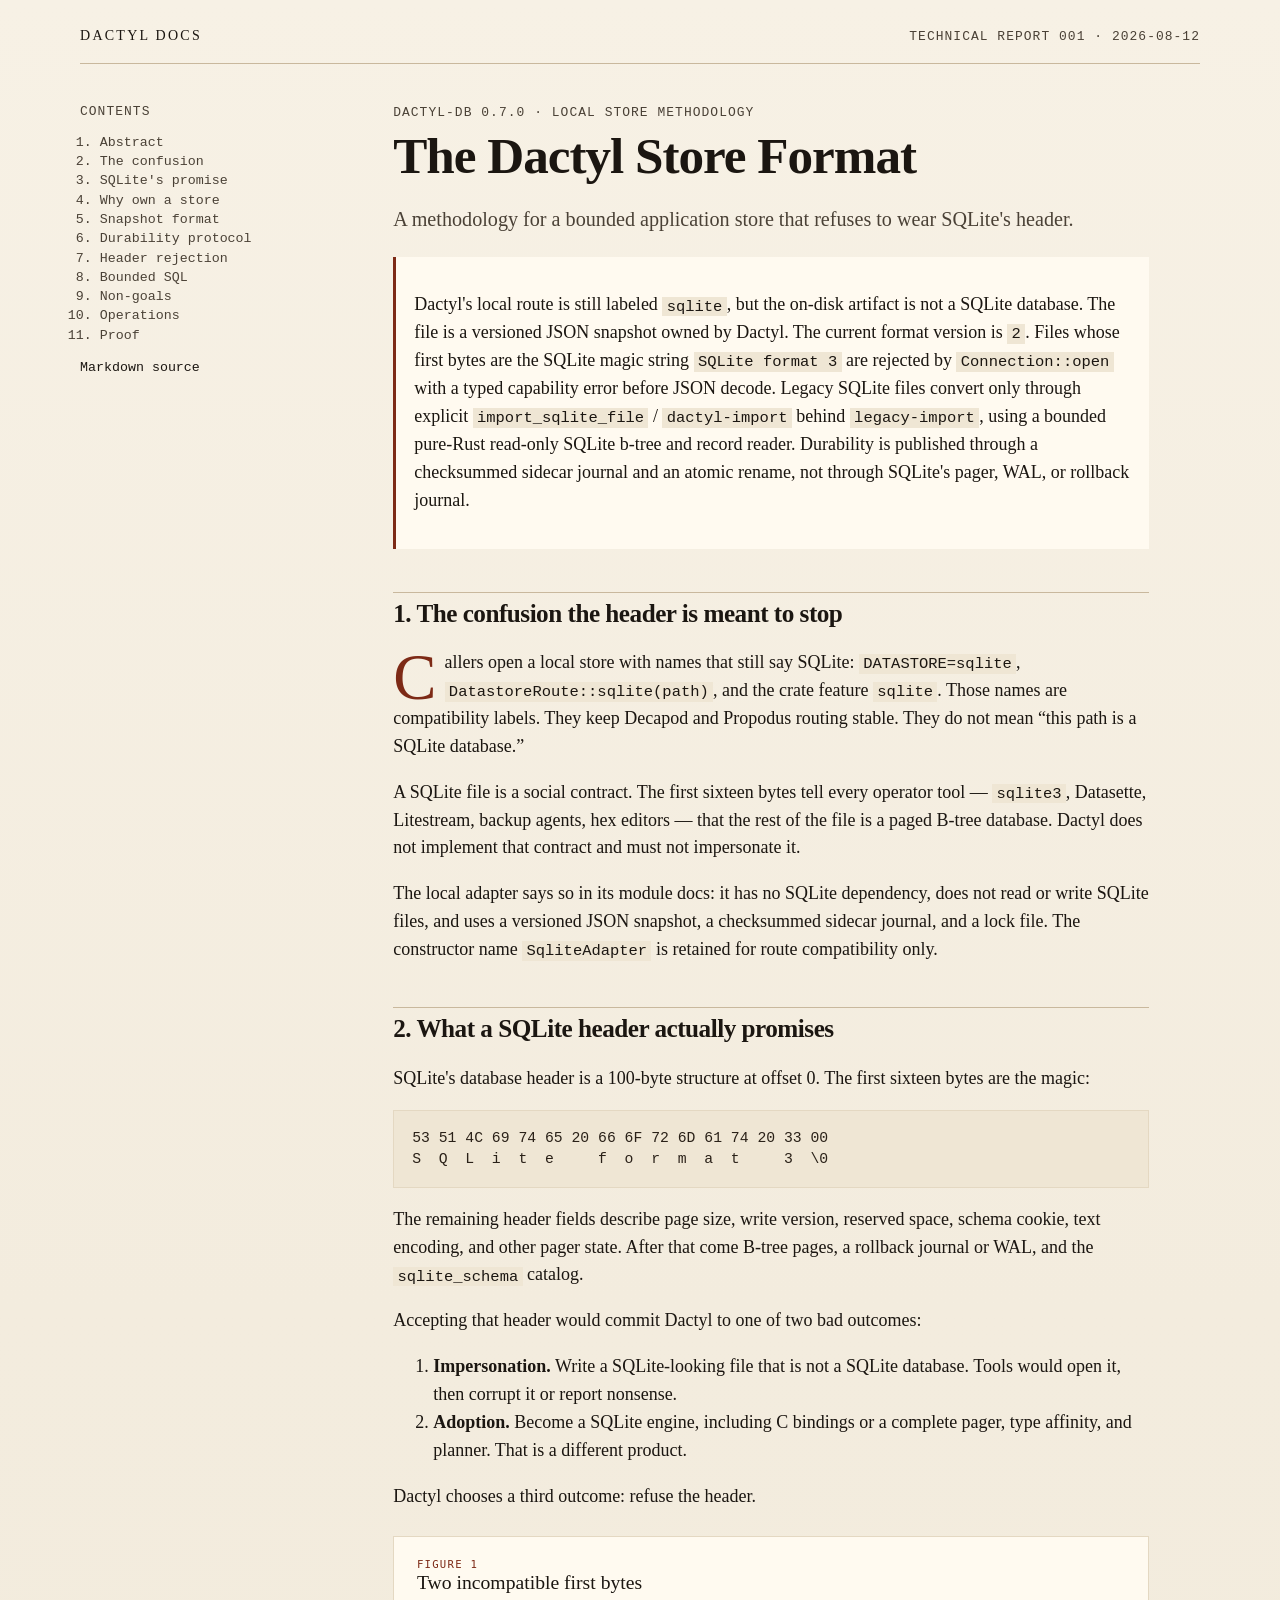
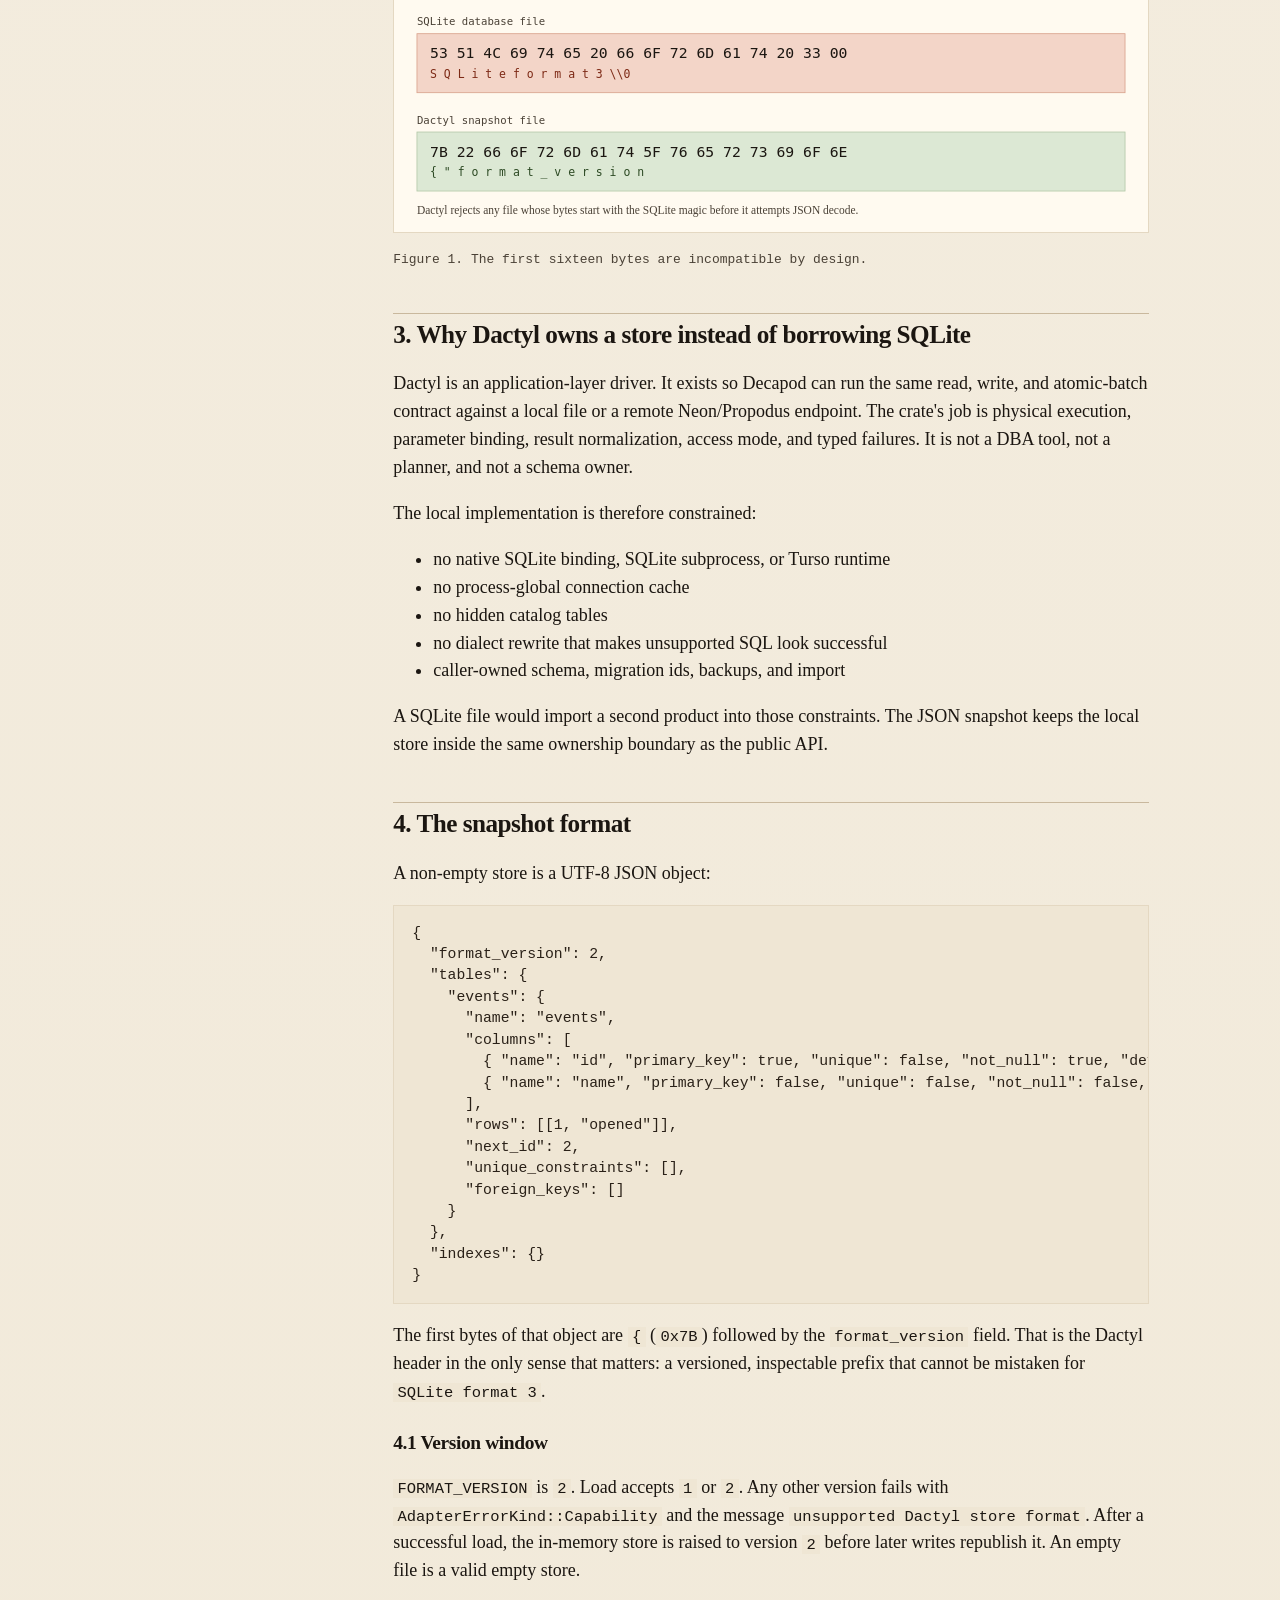
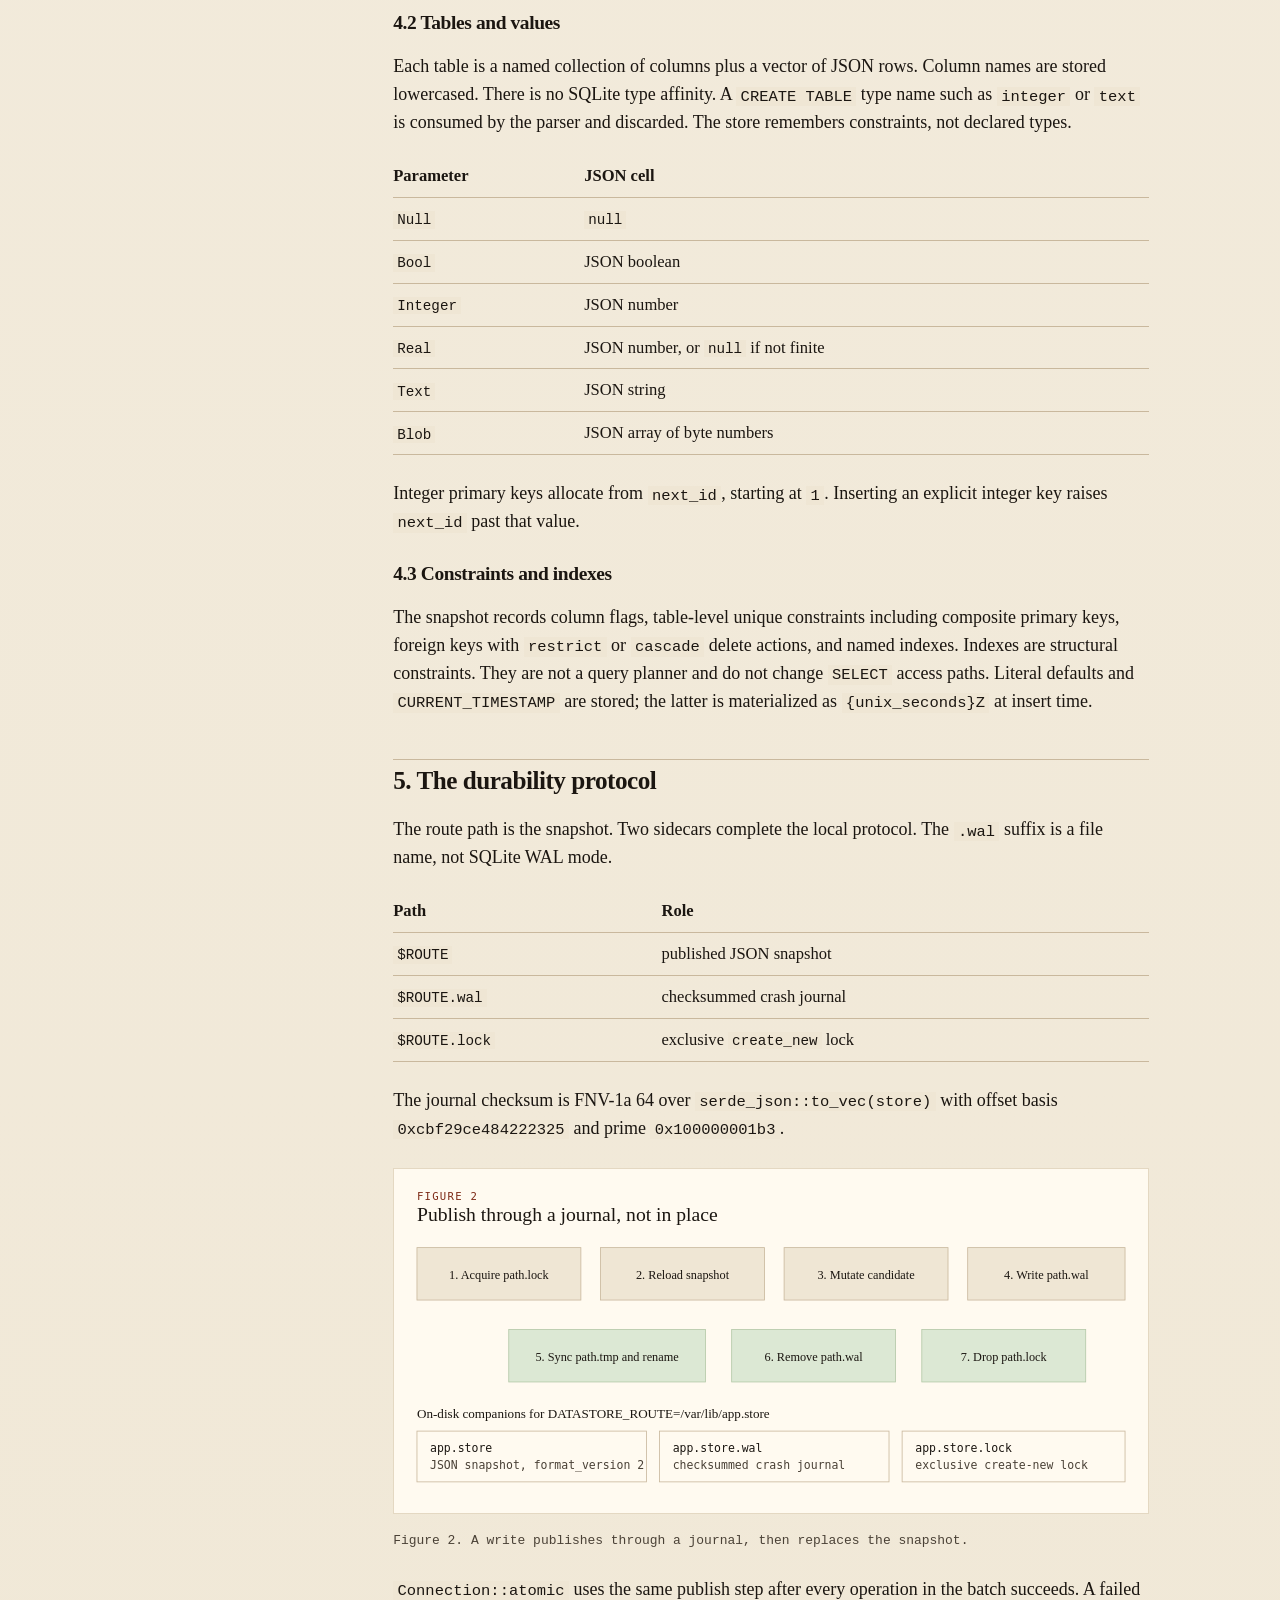
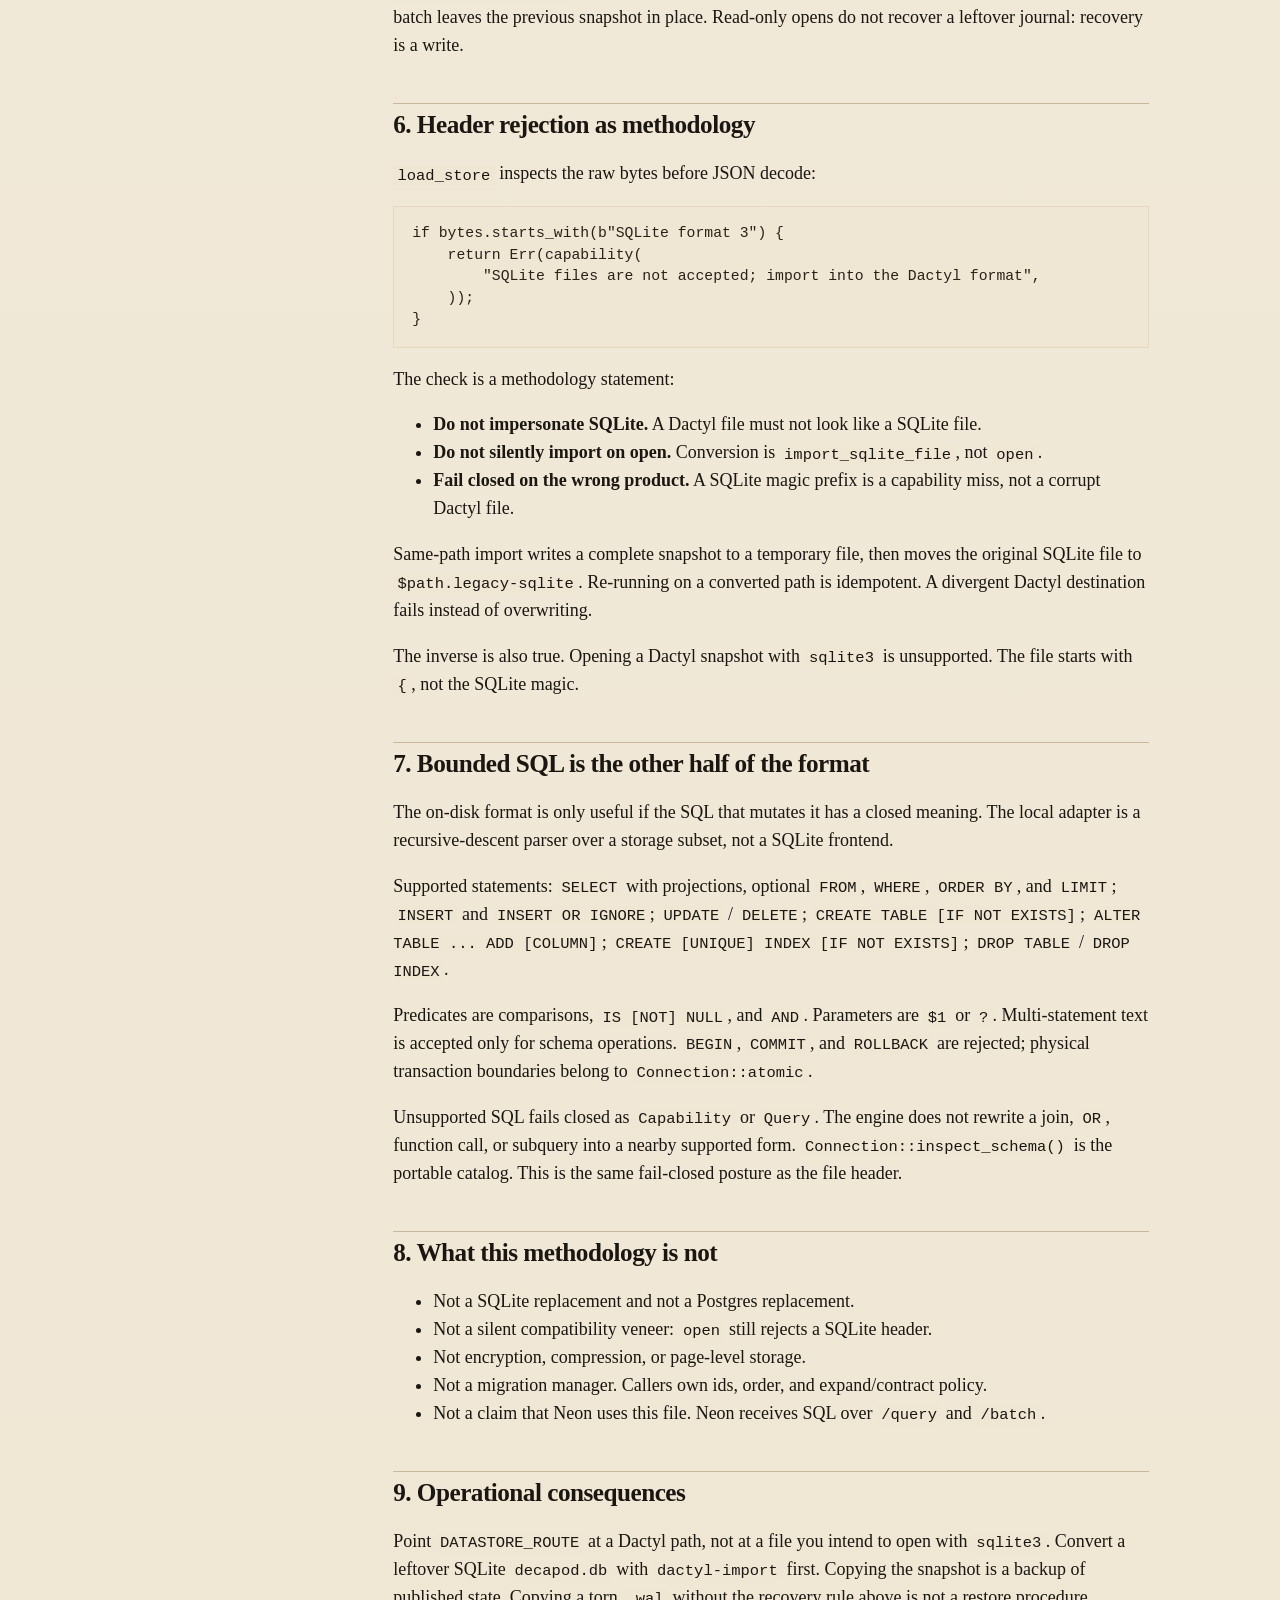
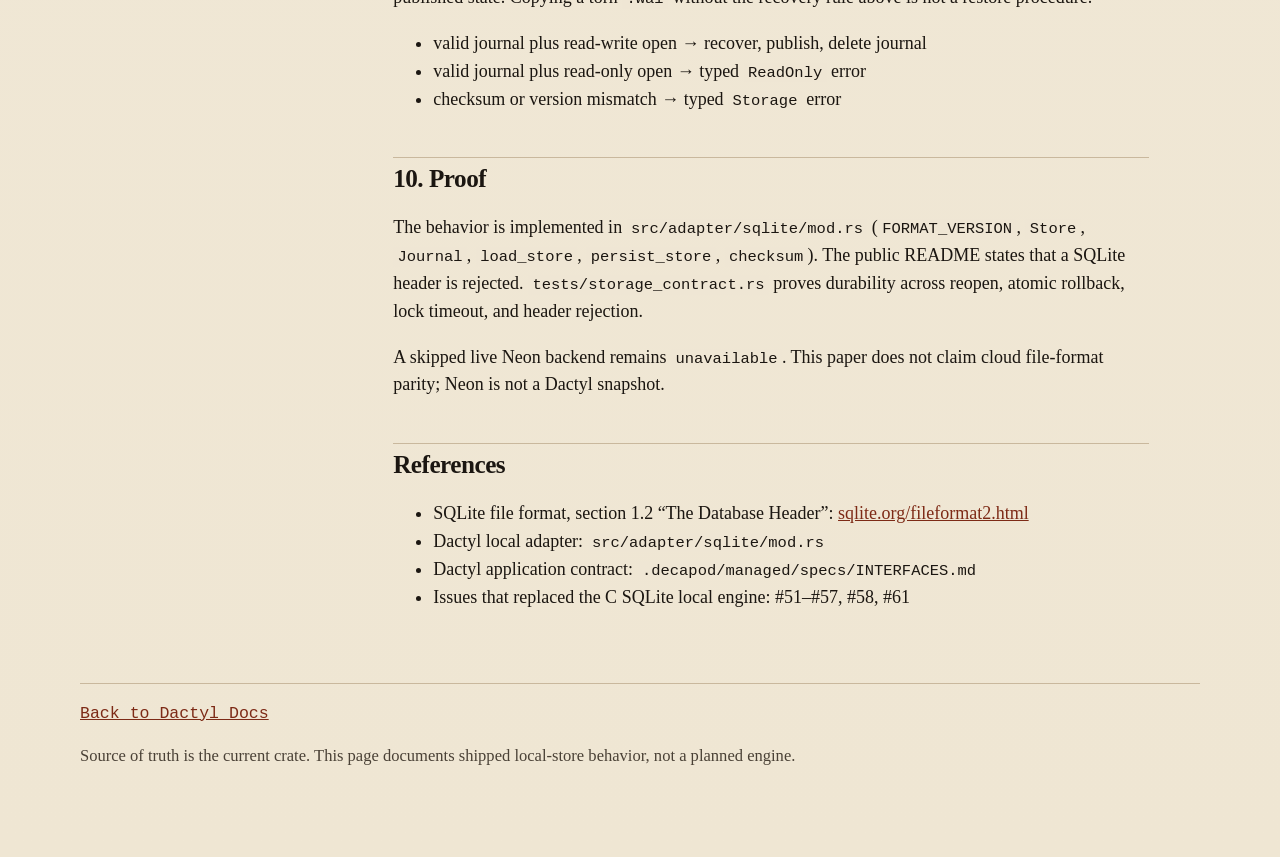
==== commit 3f2d92c4: "feat: make issue 77 import pure rust" ====
--- a/docs/whitepapers/dactyl-store-format.html
+++ b/docs/whitepapers/dactyl-store-format.html
@@ -51,7 +51,8 @@
             <code>Connection::open</code> with a typed capability error before
             JSON decode. Legacy SQLite files convert only through explicit
             <code>import_sqlite_file</code> / <code>dactyl-import</code> behind
-            <code>legacy-import</code>. Durability is published through a
+            <code>legacy-import</code>, using a bounded pure-Rust read-only
+            SQLite b-tree and record reader. Durability is published through a
             checksummed sidecar journal and an atomic rename, not through
             SQLite's pager, WAL, or rollback journal.
           </p>
@@ -125,7 +126,7 @@
         </p>
         <p>The local implementation is therefore constrained:</p>
         <ul>
-          <li>no <code>sqlite</code>, <code>rusqlite</code>, <code>libsqlite3-sys</code>, SQLite subprocess, or Turso runtime</li>
+          <li>no native SQLite binding, SQLite subprocess, or Turso runtime</li>
           <li>no process-global connection cache</li>
           <li>no hidden catalog tables</li>
           <li>no dialect rewrite that makes unsupported SQL look successful</li>
